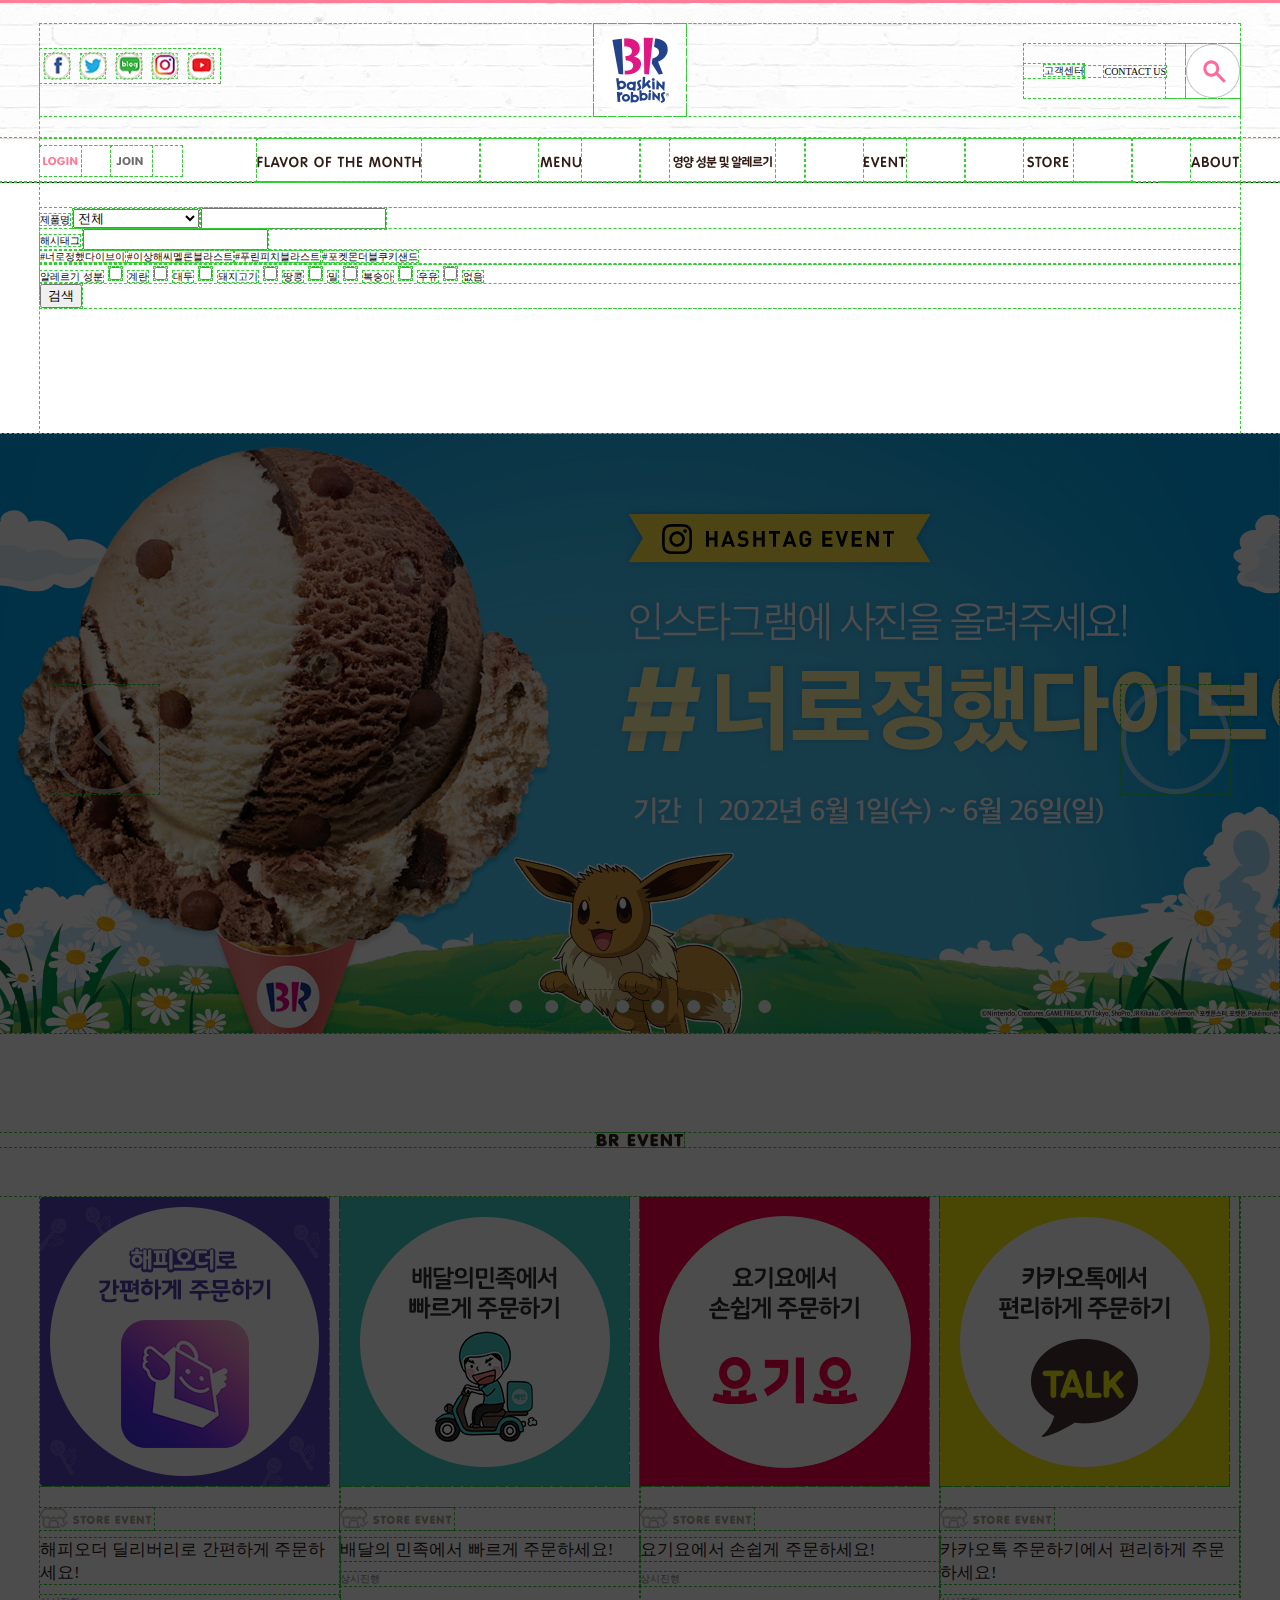
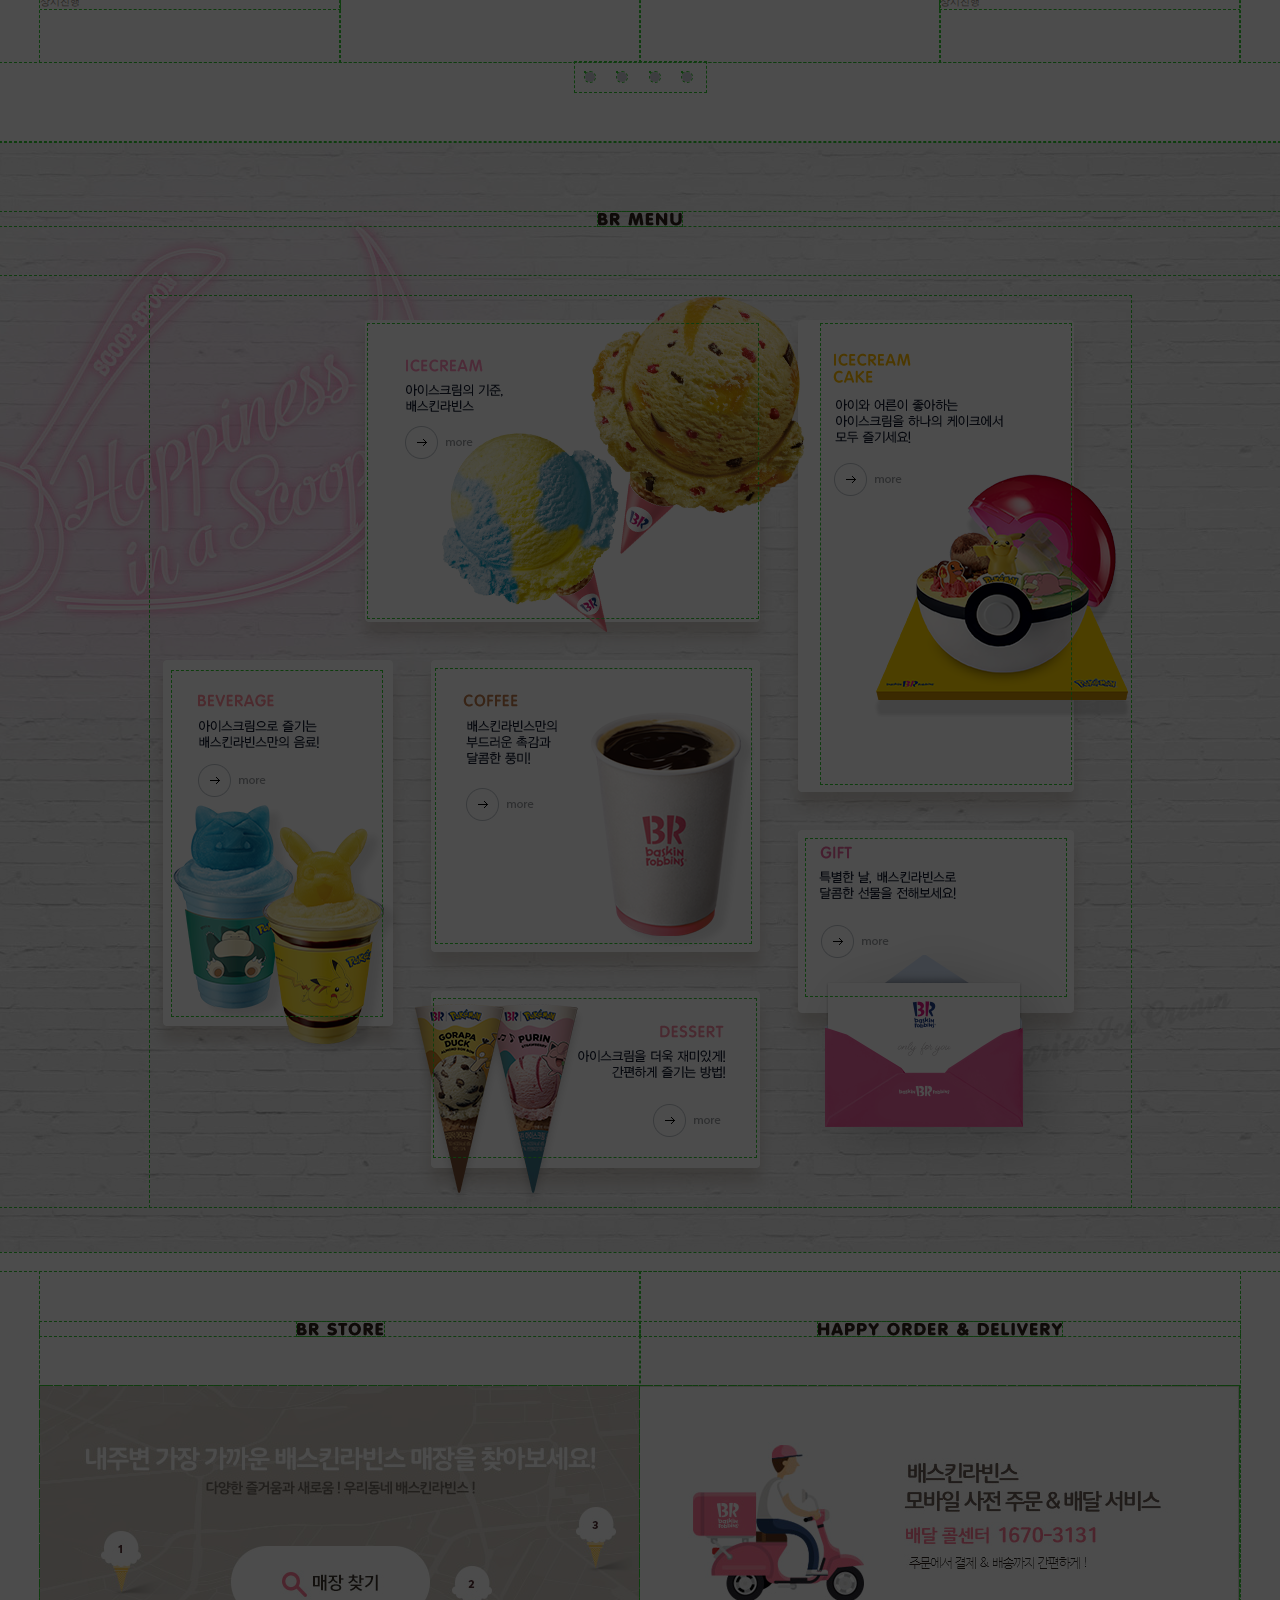
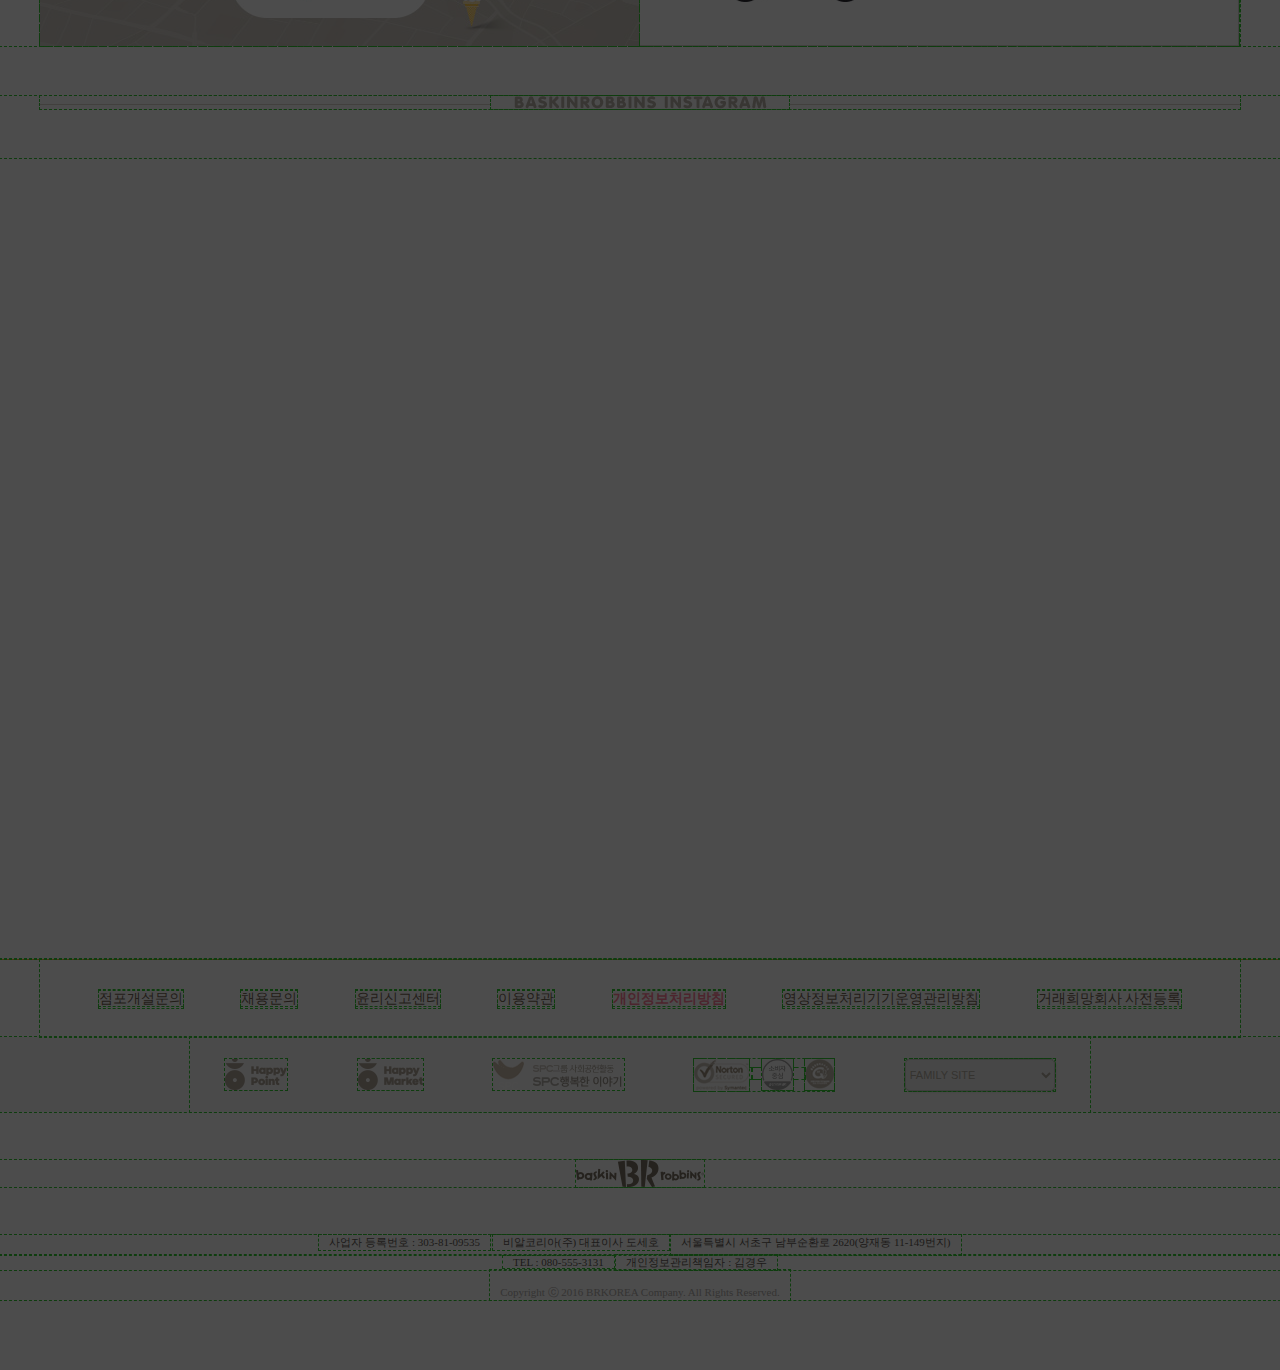
==== index.html @ 324c7edf "0609" ====
<!DOCTYPE html>
<html lang="ko">

<head>
    <meta charset="UTF-8">
    <meta name="viewport" content="width=device-width, initial-scale=1.0">
    <title>배스킨라빈스🍧</title>
    <link rel="shortcut icon" sizes="16x16 32x32 64x64" href="./images/favicon.ico">


    <link rel="stylesheet" href="css/main.css">
    <script src="js/common.js"></script>
</head>

<body>
    <!-- 1. 상단영역 : header-->
    <div id="top">
        <header class="ibx top">
            <div class="top_area">
                <!-- 1-1. 로고이미지 -->
                <h1 id="logo">
                    <a href="index.html">
                        <img src="images/logo_baskinrobbins.png" alt="배스킨라빈스로고">
                    </a>
                </h1>
                <!-- 1-2. SNS : 스프라이츠 이용?-->
                <aside id="sns">
                    <ul class="clb sns">
                        <li>
                            <a href="https://www.facebook.com/baskinrobbinskr/" title="페이스북 바로가기" target="_blank">
                                <!-- 스크린 리더기가 읽을 수 있도록 설정 -->
                                <span class="ir">
                                    페이스북 바로가기
                                </span>
                            </a>
                        </li>
                        <li>
                            <a href="https://twitter.com/BaskinrobbinsKR" title="트위터 바로가기" target="_blank">
                                <span class="ir">
                                    트위터 바로가기
                                </span>
                            </a>
                        </li>
                        <li>
                            <a href="https://blog.naver.com/brgirl31" title="블로그 바로가기" target="_blank">
                                <span class="ir">
                                    블로그 바로가기
                                </span>
                            </a>
                        </li>
                        <li>
                            <a href="https://www.instagram.com/baskinrobbinskorea/" title="인스타그램 바로가기" target="_blank">
                                <span class="ir">
                                    인스타그램 바로가기
                                </span>
                            </a>
                        </li>
                        <li>
                            <a href="https://www.youtube.com/user/baskinrobbinskorea" title="유튜브 바로가기" target="_blank">
                                <span class="ir">
                                    유튜브 바로가기
                                </span>
                            </a>
                        </li>
                    </ul>
                </aside>
                <!-- 1-4. 고객센터메뉴 -->
                <!-- 1-5. 검색창 버튼 -->
                <aside class="tmenu">
                    <ul>
                        <li>
                            <a href="#">고객센터</a>
                        </li>
                        <li>
                            <a href="#">CONTACT US</a>
                        </li>
                        <li>
                            <a href="#" onclick="search()">
                                <img src="./images/icon_search.png" alt="검색버튼">
                            </a>
                        </li>
                    </ul>
                </aside>
            </div>

            <!---------  GNB 영역 ----------->
            <div id="gnb">
                <div class="menu_area">
                    <!-- 1-3. 로그인메뉴 : 로그인, 회원가입 -->
                    <nav>
                        <ul class="member">
                            <li>
                                <a href="#">
                                    <span class="ir">
                                        로그인
                                    </span>
                                </a>
                            </li>
                            <li>
                                <a href="#">
                                    <span class="ir">
                                        회원가입
                                    </span>
                                </a>
                            </li>
                        </ul>
                    </nav>

                    <!-- 1-6. GNB메뉴 -->
                    <nav>
                        <ul class="menu">
                            <li>
                                <div class="gibx">
                                    <a href="#">
                                        <span class="ir">FLAVOR OF MONTH</span>
                                    </a>
                                </div>

                                <!-- 서브메뉴 : 이달의 메뉴 이미지  -->
                                <div class="smenu">
                                    <div>
                                        <a href="#"><img src="./images/img_monthly_fom_220531.png" alt="너로정했다이브이">
                                        </a>
                                    </div>
                                </div>

                            </li>
                            <li>
                                <div class="gibx">
                                    <a href="#">
                                        <span class="ir">MENU</span>
                                    </a>
                                </div>

                                <!-- 서브메뉴 -->
                                <div class="smenu">
                                    <ol>
                                        <li>
                                            <a href="#">아이스크림
                                            </a>
                                        </li>
                                        <li>
                                            <a href="#">아이스크림케이크
                                            </a>
                                        </li>
                                        <li>
                                            <a href="#">음료
                                            </a>
                                        </li>
                                        <li>
                                            <a href="#">커피
                                            </a>
                                        </li>
                                        <li>
                                            <a href="#">디저트
                                            </a>
                                        </li>
                                    </ol>
                                </div>

                            </li>
                            <li>
                                <div class="gibx">
                                    <a href="#">
                                        <span class="ir">영양성분 및 알레르기</span>
                                    </a>
                                </div>

                                <!-- 서브메뉴 -->
                                <div class="smenu">
                                    <ol>
                                        <li>
                                            <a href="#">아이스크림
                                            </a>
                                        </li>
                                        <li>
                                            <a href="#">음료
                                            </a>
                                        </li>
                                        <li>
                                            <a href="#">커피
                                            </a>
                                        </li>
                                    </ol>
                                </div>

                            </li>
                            <li>
                                <div class="gibx">
                                    <a href="#">
                                        <span class="ir">EVENT</span>
                                    </a>
                                </div>

                                <!-- 서브메뉴 -->
                                <div class="smenu">
                                    <ol>
                                        <li>
                                            <a href="#">진행중인이벤트
                                            </a>
                                        </li>
                                        <li>
                                            <a href="#">당첨자발표
                                            </a>
                                        </li>
                                    </ol>
                                </div>

                            </li>
                            <li>
                                <div class="gibx">
                                    <a href="#">
                                        <span class="ir">STORE</span>
                                    </a>
                                </div>

                                <!-- 서브메뉴 -->
                                <div class="smenu">
                                    <ol>
                                        <li>
                                            <a href="#">매장찾기
                                            </a>
                                        </li>
                                        <li>
                                            <a href="#">고객센터
                                            </a>
                                        </li>
                                        <li>
                                            <a href="#">단체주문
                                            </a>
                                        </li>
                                    </ol>
                                </div>

                            </li>
                            <li>
                                <div class="gibx">
                                    <a href="#">
                                        <span class="ir">ABOUT</span>
                                    </a>
                                </div>

                                <!-- 서브메뉴 -->
                                <div class="smenu last">
                                    <ol>
                                        <li>
                                            <a href="#">공지사항
                                            </a>
                                        </li>
                                        <li>
                                            <a href="#">보도자료
                                            </a>
                                        </li>
                                        <li>
                                            <a href="#">채용정보
                                            </a>
                                        </li>
                                        <li>
                                            <a href="#">점포개설문의
                                            </a>
                                        </li>
                                        <li>
                                            <a href="#">CONTACT US
                                            </a>
                                        </li>
                                    </ol>
                                </div>

                            </li>
                            <!-- GNB 하단 레이어 -->
                            <div class="gnb_layer">
                                <div class="gnb_bg"></div>
                            </div>
                        </ul>
                    </nav>
                </div>
            </div>
        </header>
    </div>
    <!---------- 검색창 ---------------------------->
    <div id="search">
        <div class="search">
            <div class="search_bx">
                <div class="s_input">
                    <form action="process.php" method="post" class="searchBox">
                        <div>
                            <label for="pname" class="pname">제품명</label>
                            <select name="psel" id="psel">
                                <option value="init">전체</option>
                                <option value="A">아이스크림</option>
                                <option value="B">아이스크림케이크</option>
                                <option value="C">음료</option>
                                <option value="D">커피</option>
                                <option value="E">디저트</option>
                                <option value="F">block pack</option>
                                <option value="G">ready pack</option>
                            </select>
                            <input type="text" name="pname" id="pname" maxlength="20">
                            <div>
                                <label for="hashtag" class="hashtag">해시태그</label>
                                <input type="text" name="hashtag" id="hashtag">
                                <div>
                                    <span>
                                        <a href="#">#너로정했다이브이</a>
                                        <a href="#">#이상해씨멜론블라스트</a>
                                        <a href="#">#푸린피치블라스트</a>
                                        <a href="#">#포켓몬더블쿠키샌드</a>
                                    </span>
                                </div>
                            </div>
                        </div>
                        <div>
                            <span>알레르기 성분</span>
                            <input type="checkbox" name="egg" id="egg">
                            <label for="egg" class="al">계란</label>

                            <input type="checkbox" name="bean" id="bean">
                            <label for="bean" class="al">대두</label>

                            <input type="checkbox" name="pork" id="pork">
                            <label for="pork" class="al">돼지고기</label>

                            <input type="checkbox" name="peanut" id="peanut">
                            <label for="peanut" class="al">땅콩</label>

                            <input type="checkbox" name="wheat" id="wheat">
                            <label for="wheat" class="al">밀</label>

                            <input type="checkbox" name="peach" id="peach">
                            <label for="peach" class="al">복숭아</label>

                            <input type="checkbox" name="milk" id="milk">
                            <label for="milk" class="al">우유</label>

                            <input type="checkbox" name="none" id="none">
                            <label for="none" class="al">없음</label>
                            
                            <div class="sbtn">
                                <button type="submit">검색</button>
                            </div>
                        </div>
                        
                        


                    </form>
                </div>
            </div>
        </div>
    </div>
    <!----------------------------------------------->

    <!--  메인영역 : main -->
    <div id="cont">
        <main class="ibx cont">
            <!-- 2. 상단 배너 영역 -->
            <div>
                <!-- 2-1. 상단 띠배너 -->
                <div id="main_banner">
                    <a href="#">
                        <span class="ir">상단띠배너 - 이달의 맛</span>
                    </a>
                </div>
                <!-- 2-2. 슬라이드배너(빌보드배너) -->
                <div id="slide_banner">
                    <!-- 2-2. 슬라이드 배너 이미지 -->
                    <ul class="slide_banner">
                        <li>
                            <a href="#">
                                <span class="ir">1번째 배너</span>
                            </a>
                        </li>
                        <li>
                            <a href="#">
                                <span class="ir">2번째 배너</span>
                            </a>
                        </li>
                        <li>
                            <a href="#">
                                <span class="ir">3번째 배너</span>
                            </a>
                        </li>
                        <li>
                            <a href="#">
                                <span class="ir">4번째 배너</span>
                            </a>
                        </li>
                        <li>
                            <a href="#">
                                <span class="ir">5번째 배너</span>
                            </a>
                        </li>
                        <li>
                            <a href="#">
                                <span class="ir">6번째 배너</span>
                            </a>
                        </li>
                        <li>
                            <a href="#">
                                <span class="ir">7번째 배너</span>
                            </a>
                        </li>
                        <li>
                            <a href="#">
                                <span class="ir">8번째 배너</span>
                            </a>
                        </li>
                    </ul>

                    <!-- 2-3. 좌/우 버튼 -->
                    <div class="btns">
                        <!-- 이전 버튼 -->
                        <a href="#">
                            <img src="./images/btn_banner_prev.png" alt="이전 버튼">
                        </a>
                        <!-- 이후 버튼 -->
                        <a href="#">
                            <img src="./images/btn_banner_next.png" alt="이후 버튼">
                        </a>
                    </div>

                    <!-- 2-4. 하단 인디케이터 -->
                    <div class="indi">
                        <a href="#">
                            <span class="ir">1번 인디케이터</span>
                        </a>
                        <a href="#">
                            <span class="ir">2번 인디케이터</span>
                        </a>
                        <a href="#">
                            <span class="ir">3번 인디케이터</span>
                        </a>
                        <a href="#">
                            <span class="ir">4번 인디케이터</span>
                        </a>
                        <a href="#">
                            <span class="ir">5번 인디케이터</span>
                        </a>
                        <a href="#">
                            <span class="ir">6번 인디케이터</span>
                        </a>
                        <a href="#">
                            <span class="ir">7번 인디케이터</span>
                        </a>
                        <a href="#">
                            <span class="ir">8번 인디케이터</span>
                        </a>

                    </div>

                </div>
            </div>

            <!-- 3. 이벤트 컨텐츠 -->
            <article class="event">
                <!-- 3-1. 이벤트 타이틀 -->
                <h2>
                    <img src="./images/h_event.png" alt="이벤트">
                </h2>

                <!-- 3-2,3-3. 이벤트 이미지,내용 -->
                <div class="event_list">
                    <ul class="clb">
                        <div class="list">
                            <!-- 1번째 버튼 -->
                            <li>
                                <a href="#">
                                    <img src="./images/banner_delivery.png" alt="해피오더">
                                    <span class="type">
                                        <img src="./images/stit_store.gif" alt="store event">
                                    </span>
                                    <span class="title">해피오더 딜리버리로 간편하게 주문하세요!</span>
                                    <span class="period">상시진행</span>
                                </a>
                            </li>
                            <li>
                                <a href="#">
                                    <img src="./images/banner_delivery_bm.png" alt="배달의민족">
                                    <span class="type">
                                        <img src="./images/stit_store.gif" alt="store event">
                                    </span>
                                    <span class="title">배달의 민족에서 빠르게 주문하세요!</span>
                                    <span class="period">상시진행</span>
                                </a>
                            </li>
                            <li>
                                <a href="#">
                                    <img src="./images/banner_delivery_ygy.png" alt="요기요">
                                    <span class="type">
                                        <img src="./images/stit_store.gif" alt="store event">
                                    </span>
                                    <span class="title">요기요에서 손쉽게 주문하세요!</span>
                                    <span class="period">상시진행</span>
                                </a>
                            </li>
                            <li>
                                <a href="#">
                                    <img src="images/banner_delivery_kakao.png" alt="카카오톡">
                                    <span class="type">
                                        <img src="./images/stit_store.gif" alt="store event">
                                    </span>
                                    <span class="title">카카오톡 주문하기에서 편리하게 주문하세요!</span>
                                    <span class="period">상시진행</span>
                                </a>
                            </li>

                            <!-- 2번째 버튼 -->
                            <li>
                                <a href="#">
                                    <img src="images/banner2_1.png" alt="제주빙수3종">
                                    <span class="type">
                                        <img src="./images/stit_store.gif" alt="store event">
                                    </span>
                                    <span class="title">배스킨라빈스 제주 빙수 3종 출시!</span>
                                    <span class="period">상시진행</span>
                                </a>
                            </li>
                            <li>
                                <a href="#">
                                    <img src="images/banner2_2.png" alt="기아멤버스할인">
                                    <span class="type">
                                        <img src="./images/stit_store.gif" alt="store event">
                                    </span>
                                    <span class="title">기아 멤버스 최대 50% 제휴 혜택</span>
                                    <span class="period">상시진행</span>
                                </a>
                            </li>
                            <li>
                                <a href="#">
                                    <img src="images/banner2_3.png" alt="제휴혜택">
                                    <span class="type">
                                        <img src="./images/stit_online.gif" alt="store event">
                                    </span>
                                    <span class="title">2022 배스킨라빈스 특별한 제휴혜택</span>
                                    <span class="period">상시진행</span>
                                </a>
                            </li>
                            <li>
                                <a href="#">
                                    <img src="images/banner2_4.png" alt="콜드브루오트라떼">
                                    <span class="type">
                                        <img src="./images/stit_online.gif" alt="store event">
                                    </span>
                                    <span class="title">고소한 오트밀크와 깔끔한 콜드브루의 만남, 콜드브루 오트라떼 출시</span>
                                    <span class="period">상시진행</span>
                                </a>
                            </li>

                            <!-- 3번째 버튼 -->
                            <li>
                                <a href="#">
                                    <img src="./images/banner3_1.png" alt="KT할인">
                                    <span class="type">
                                        <img src="./images/stit_store.gif" alt="store event">
                                    </span>
                                    <span class="title">KT 멤버십 고객이라면 누구나 파인트 30% 할인!</span>
                                    <span class="period">상시진행</span>
                                </a>
                            </li>
                            <li>
                                <a href="#">
                                    <img src="./images/banner3_2.png" alt="Mpoint 50%사용">
                                    <span class="type">
                                        <img src="./images/stit_store.gif" alt="store event">
                                    </span>
                                    <span class="title">현대카드 M포인트 50% 사용</span>
                                    <span class="period">상시진행</span>
                                </a>
                            </li>
                            <li>
                                <a href="#">
                                    <img src="images/banner3_3.png" alt="배스킨라빈체">
                                    <span class="type">
                                        <img src="./images/stit_store.gif" alt="store event">
                                    </span>
                                    <span class="title">2018 한글날 기념 무료 글꼴 공개! 배스킨라빈스체</span>
                                    <span class="period">상시진행</span>
                                </a>
                            </li>
                            <li>
                                <a href="#">
                                    <img src="./images/banner3_4.png" alt="텀블러할인">
                                    <span class="type">
                                        <img src="./images/stit_online.gif" alt="store event">
                                    </span>
                                    <span class="title">1회용 컵 사용 줄이기 안내</span>
                                    <span class="period">상시진행</span>
                                </a>
                            </li>


                            <!-- 4번째 버튼 -->
                            <li>
                                <a href="#">
                                    <img src="./images/banner4.png" alt="BEST 칭찬 점포">
                                    <span class="type">
                                        <img src="./images/stit_store.gif" alt="store event">
                                    </span>
                                    <span class="title">2022년 1분기 고객 BEST 칭찬점포 안내</span>
                                    <span class="period"></span>
                                </a>
                            </li>

                        </div>
                    </ul>
                </div>

                <!-- 3-4. 인디케이터 -->
                <div class="e_indi">
                    <a href="#none">
                        <span class="ir">1번</span>
                    </a>
                    <a href="#none">
                        <span class="ir">2번</span>
                    </a>
                    <a href="#none">
                        <span class="ir">3번</span>
                    </a>
                    <a href="#none">
                        <span class="ir">4번</span>
                    </a>
                </div>
            </article>

            <!-- 3-5. 메뉴컨텐츠 : 메뉴이동 영역 -->
            <article class="menu_ct">
                <!-- 타이틀 -->

                <h2>
                    <img src="./images/h_menu.png" alt="메뉴타이틀">
                </h2>

                <!-- 이미지 영역 -->
                <div class="m_img">
                    <div class="mbx">
                        <img src="./images/img_menu_list_220429.png" alt="메뉴리스트 이미지">
                        <a href="#" class="icecream"></a>
                        <a href="#" class="cake"></a>
                        <a href="#" class="beverage"></a>
                        <a href="#" class="coffee"></a>
                        <a href="#" class="gift"></a>
                        <a href="#" class="dessert"></a>
                    </div>
                </div>

            </article>

            <!-- 스토어 & 딜리버리 영역 -->
            <article id="str_dv">
                <div class="clb str_dv">
                    <section class="store">
                        <h2>
                            <img src="./images/h_store.png" alt="스토어 타이틀">
                        </h2>
                        <div class="sd_img">
                            <a href="#">
                                <img src="./images/img_store.jpg" alt="매장찾기">
                            </a>
                        </div>
                    </section>
                    <section class="delievery">
                        <h2>
                            <img src="./images/h_happyorder_delivery.png" alt="해피오더딜리버리 타이틀">
                        </h2>
                        <div class="sd_img">
                            <a href="#">
                                <img src="./images/img_happyorder_delivery.png" alt="해피오더딜리버리 타이틀">
                            </a>
                        </div>
                    </section>
                </div>
            </article>

            <!-- 인스타그램 -->
            <article class="insta">
                <!-- 3-8. 타이틀 영역 -->
                <div class="itit">
                    <h2>
                        <img src="./images/tit_sns.png" alt="배스킨라빈스 인스타그램">
                    </h2>
                </div>
                <div class="ict">

                </div>

            </article>
        </main>
    </div>

    <!-- 4. 하단영역 : footer -->
    <div id="info">
        <footer class="ibx info">

            <!-- 4-1. 하단메뉴 -->
            <div class="fmenu">
                <ul>
                    <li>
                        <a href="#">점포개설문의</a>
                    </li>
                    <li>
                        <a href="#">채용문의</a>
                    </li>
                    <li>
                        <a href="#">윤리신고센터</a>
                    </li>
                    <li>
                        <a href="#">이용약관</a>
                    </li>
                    <li>
                        <a href="#">개인정보처리방침</a>
                    </li>
                    <li>
                        <a href="#">영상정보처리기기운영관리방침</a>
                    </li>
                    <li>
                        <a href="#">거래희망회사 사전등록</a>
                    </li>

                </ul>
            </div>

            <!-- 4-2. 브랜드 아이콘 -->
            <div class="bicon">
                <div class="bicon_bx">
                    <a
                        href="https://www.happypointcard.com/page/main/index.spc;jsessionid=FCBB1181C146A71AD1192E5239694E1F">
                        <img src="./images/btn_happypoint.png" alt="해피포인트">
                    </a>
                    <a href="http://m.celectory.com/mobile/gift/recommend?">
                        <img src="./images/btn_happymarket.png" alt="해피마켓">
                    </a>
                    <a href="http://www.spc.co.kr/contributionAll">
                        <img src="./images/btn_spc_story.png" alt="SPC이야기">
                    </a>
                    <div class="micon">
                        <a href="#">
                            <img src="./images/btn_norton.gif" alt="노튼">
                        </a>
                        <a href="https://www.kca.go.kr/ccm/">
                            <img src="./images/btn_ccm_2.png" alt="한국소비자원" id="ccm">
                        </a>
                        <a href="https://knqa.ksa.or.kr/knqa/2276/subview.do">
                            <img src="./images/btn_ksa.png" alt="국가품질">
                        </a>
                    </div>
                    <!-- 4-5. 패밀리사이트 바로가기 -->
                    <div class="sel">
                        <select name="Family Site" id="fs" onchange="window.open(value,'_blank');">
                            <option selected="" disabled="">FAMILY SITE</option>

                            <option value="http://www.dunkindonuts.co.kr/">던킨도너츠</option>

                            <option value="https://www.paris.co.kr/">파리바게트</option>

                            <option value="https://spcsamlip.co.kr/">삼립</option>

                            <option value="https://www.caffe-pascucci.co.kr/index.asp">파스쿠찌</option>
                        </select>
                    </div>
                </div>
            </div>

            <!-- 4-3. 하단 로고 -->
            <div class="f_logo">
                <img src="./images/footer_logo.png" alt="로고">
            </div>

            <!-- 4-4. 하단 주소정보 -->
            <div class="addr">
                    <div>
                        <p>사업자 등록번호 : 303-81-09535</p>
                        <p>비알코리아(주) 대표이사 도세호</p>
                          <address>
                              서울특별시 서초구 남부순환로 2620(양재동 11-149번지)
                        </address>
                    </div>
                    <div>
                        <p>TEL : 080-555-3131 </p>
                        <p>개인정보관리책임자 : 김경우</p>
                    </div>
                    <p>Copyright ⓒ 2016 BRKOREA Company. All Rights Reserved.</p>
                
            </div>
        </footer>
    </div>
</body>

</html>
---- css/main.css ----
@charset "utf-8";

/* 2. 메인영역 CSS */

@import url(core.css);
@import url(common.css);
@import url(reset.css);

body *{
    outline: 1px dashed limegreen;
}

.cont{
     /* 화면채움! */
     width: auto;

     /* 높이값 변경 - 상단영역 겹치므로 뺄필요없음 */
     /* height: 100vh; */
     box-sizing: border-box;
}

/************* 상단 배너 영역 시작 **************************/
/* 2-1. 상단 띠배너 : #main_banner */
#main_banner {
    width: 100%;
    margin-bottom: 3px;
}
#main_banner a{
    display: block;
    /* 색이반고윙/크  */
    background: lemonchiffon url(../images/main_banner_june.jpg) no-repeat 50% 0;
    height: 150px;
}

/* 2-2. 슬라이드 배너 : #slide_banner */
#slide_banner{
    position: relative;
    /* 자식 : .slide_banner li(배너이미지), .btns(좌/우버튼) */
    width: 100%;
    height: 697px;
    overflow: hidden;
    
}
.slide_banner li{
    position: absolute;
    /* 부모 : #slide_banner */
    top: 0;
    left:100%;
    width: 100%;
    height: 697px;
    background-position: 50% 0;
    background-repeat: no-repeat;
    

}
/* 1번째 배너 */
.slide_banner li:nth-child(1){
    background-image: url(../images/slide_banner1.jpg);
    background-color: #00A2EA;
    left: 0;
}
/* 2번째 배너 */
.slide_banner li:nth-child(2){
    background-image: url(../images/slide_banner2.png);
    background-color: #1AA1D5;
}
/* 3번째 배너 */
.slide_banner li:nth-child(3){
    background-image: url(../images/slide_banner3.png);
    background-color: #FED5BB;
    
}
/* 4번째 배너 */
.slide_banner li:nth-child(4){
    background-image: url(../images/slide_banner4.png);
    background-color: #F6F8F8;
}
/* 5번째 배너 */
.slide_banner li:nth-child(5){
    background-image: url(../images/slide_banner5.png);
    background-color: #ffe103;
}
/* 6번째 배너 */
.slide_banner li:nth-child(6){
    background-image: url(../images/slide_banner6.png);
    background-color: #fb637e;
}
/* 7번째 배너 */
.slide_banner li:nth-child(7){
    background-image: url(../images/slide_banner7.png);
    background-color: #dbeffb;
    
}
/* 8번째 배너 */
.slide_banner li:nth-child(8){
    background-image: url(../images/slide_banner8.png);
    background-color: #5eb640;

}

@keyframes slideAni {

    
}


/* 부모 li 만큼 꽉차게 만듦 */
.slide_banner a{
    display: block;
    width: 100%;
    height: 100%;
}

/******* 2-3. 좌/우버튼 ********/
.btns a{
    position: absolute;
    /* 부모 : #slide_banner */
    top: 50%;
}
.btns a:first-child{
    left: 50px;
}
.btns a:last-child{
    right: 50px;
}

/******** 2-4. 하단 인디케이터 ********/
.indi{
    position: absolute;
    /* 부모 : #slide_banner */
    bottom: 10px;
    left: 50%;
    /* width: 300px; */
    /* height: 35px; */
    transform: translateX(-50%);
}
.indi a{
    display: inline-block;
    width: 13px;
    height: 13px;
    border-radius: 50%;
    background-color: whitesmoke;
    margin: 10px;
    transition: background-color .2s, scale .2s;
}

.indi a:hover{
    transform: scale(1.1);
    background-color: black;
}

/********************** 상단 배너 영역 끝 **********************/
/* 이벤트,메뉴,스토어딜리버리 타이틀 공통 */
article h2{
    text-align: center;
    margin: 50px 0;
}

/******** 이벤트 컨텐츠 ********/
.event{
    /* height: 800px; */
    /* -> 이벤트 이미지 조절 후 설정 */
    padding: 50px 0;
}
/* 3-1. 이벤트 타이틀 */
/* .event h2{
    text-align: center;
    margin: 50px 0;
} */

/* 3-2,3-3. 이벤트 이미지, 내용 영역 */
.event_list{
   
}
.event_list ul{
    position: relative;
    width: 1200px;
    height: 465px;
    margin: 0 auto;
    overflow: hidden;
}
.event_list .list{
    position: absolute;
    top: 0;
    left: 0;
    width: 400%;
}
.event_list li{
    float:left;
    width: 300px;
    height: 465px;
    box-sizing: border-box;
}


/* 3-3. 이벤트 내용 */
.event_list span{
    display: block;
}
.event_list .type{
    margin: 22px 0 8px 0;
}
.event_list .title{
    color: #2f231c;
    font-size: 17px;
    line-height: 23px;
}
.event_list .period{
    margin: 11px 0;
    font-weight: 300;
    color: #948780;
}

/* 3-4. 이벤트 인디케이터 */
.e_indi{
    width: 131px;
    /* height: 35px; */
    margin: 0 auto;
}
.e_indi a{
    display: inline-block;
    width: 10px;
    height: 10px;
    border-radius: 50%;
    background-color: #cdccd5;
    margin: 10px;
    transition: background-color .2s, scale .2s;
}

.e_indi a:hover{
    transform: scale(1.2);
    background-color: black;
}

.event_list a>img{
    /* 속시이지 */
    transition: transform .2s ease-out ;
}

/* 이벤트 이미지 마우스 오버 */
.event_list a>img:hover{
    transform: rotate(5deg);
    animation: eventAni .4s ease-in-out .2s infinite alternate;
}

@keyframes eventAni {
    0%{
        transform: rotate(5deg);
    }
    100%{
        transform: rotate(-5deg);
    }
}

/****** 3-4. 메뉴 컨텐츠 : .menu_ct ********/

.menu_ct{
    height: 1070px;
    background: url(../images/bg_menu.jpg) no-repeat 50% 0;
    padding: 20px 0;
}
/* 메뉴 컨텐츠 타이틀  */
/* .menu_ct h2{
    text-align: center;
    margin-bottom: 70px;
} */

/* 메뉴 컨텐츠 이미지 */
.m_img{
    padding-top: 20px;
}
.m_img .mbx{
    position: relative;
    /* 자식 : a태그들 */
    width: 981px;
    height: 911px;
    margin: 0 auto;
}


/* 메뉴 컨텐츠 클릭 영역 */
.menu_ct .m_img a{
    position: absolute;
    /* 부모 : .mbx */
}

.m_img .icecream{
    top: 28px;
    left: 218px;
    width: 390px;
    height: 294px;
}

.m_img .cake{
    top: 28px;
    right: 60px;
    width: 250px;
    height: 460px;
}
.m_img .beverage{
    top: 375px;
    left: 22px;
    width: 210px;
    height: 345px;
}
.m_img .coffee{
    top: 373px;
    left: 286px;
    width: 315px;
    height: 274px;
}
.m_img .gift{
    bottom: 211px;
    right: 65px;
    width: 260px;
    height: 157px;
}
.m_img .dessert{
    bottom: 50px;
    left: 284px;
    width: 322px;
    height: 158px;
}
.m_img a:hover{
   
}

/****** 매장 & 배달 컨텐츠 영역 *******/
#str_dv{
    margin-top: 20px;
    margin-bottom: 50px;
}
.str_dv{
    width: 1200px;
    margin: 0 auto;
}

/* 3-6. 타이틀 영역 */
/* .str_dv h2{
    text-align: center;
    margin: 50px 0;
} */

/*3-7. 스토어 배달 영역 */
.str_dv section{
    width: 50%;
    float: left;
}

/********** 인스타그램 영역 ***************/
/* 3-8. 타이틀 영역 */

.insta .itit{
    position: relative;
    width: 1200px;
    margin: 0 auto;
}

.insta h2::before{
    content: '';
    display: block;
    position: absolute;
    top: 8px;
    left: 0;
    width: 100%;
    height: 1px;
    background: #dcd7d1;
    z-index: -1;
}

.insta .ict{
    height: 800px;
}
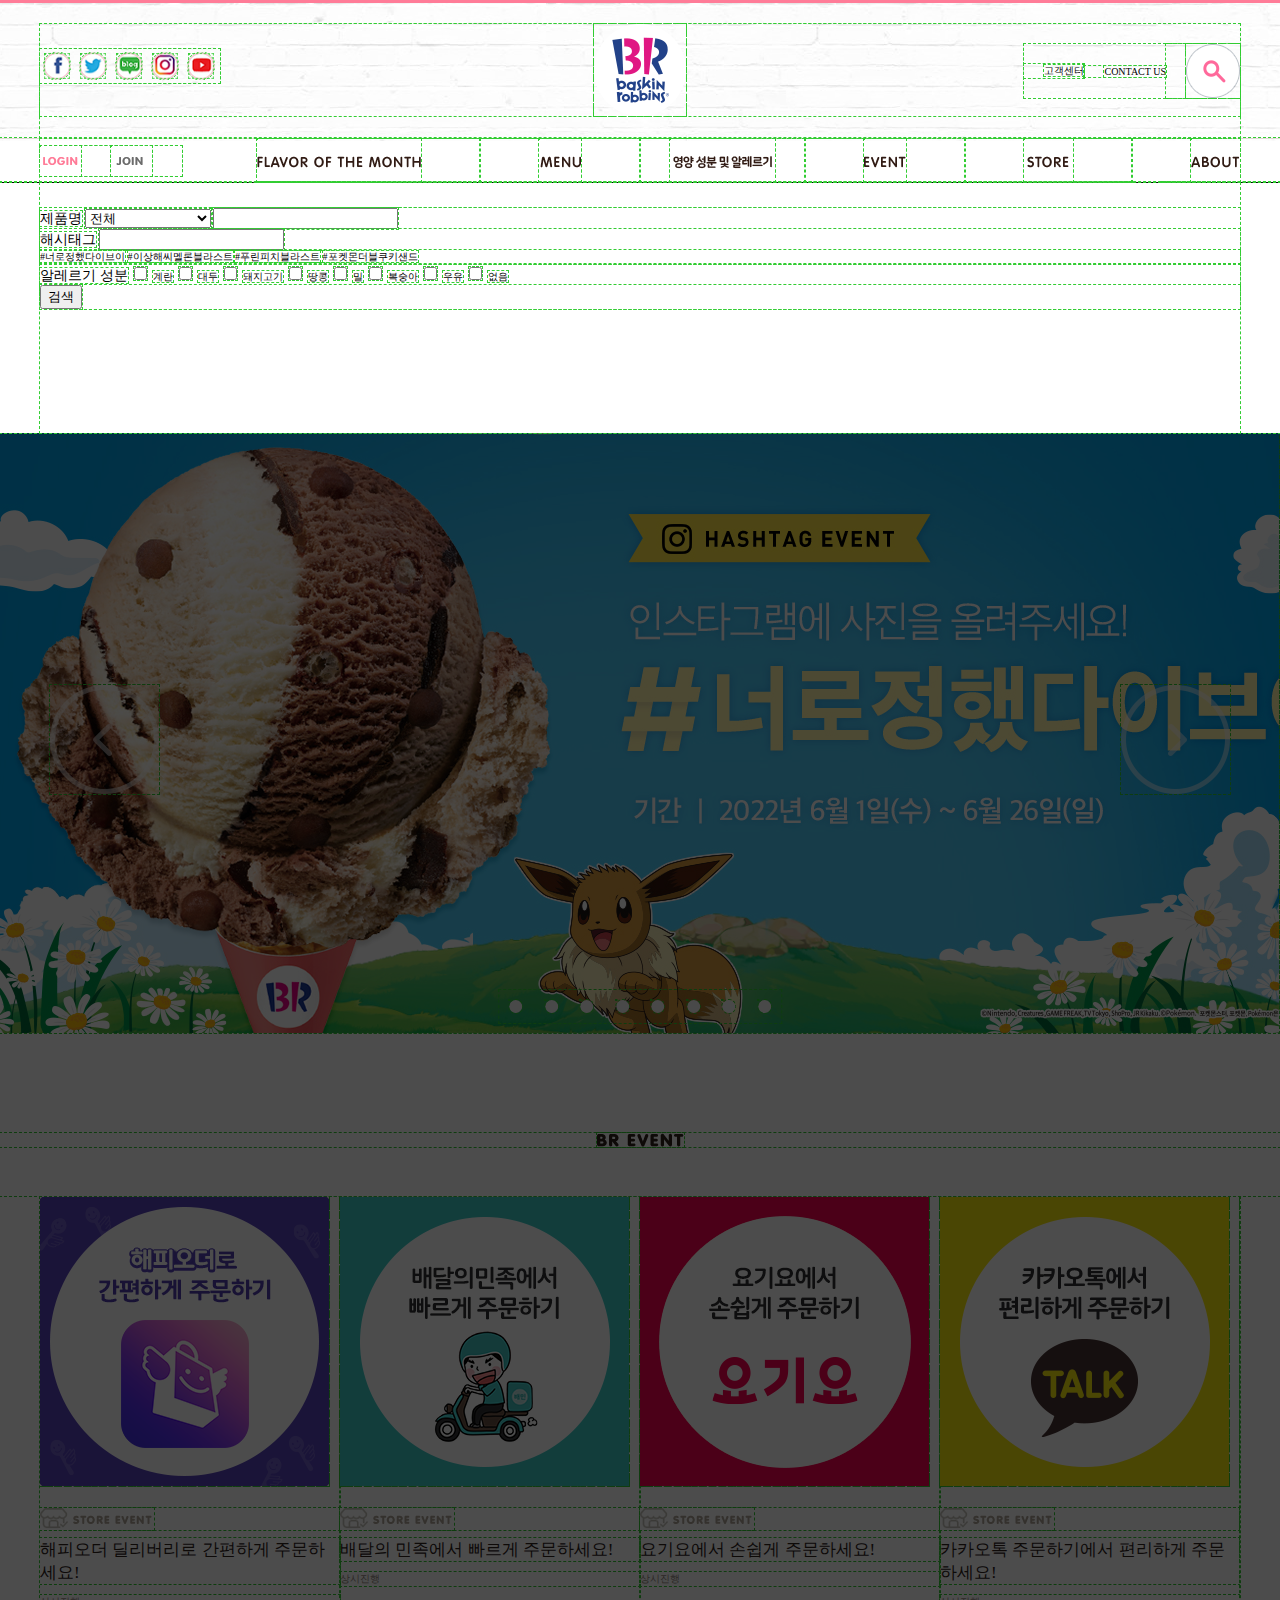
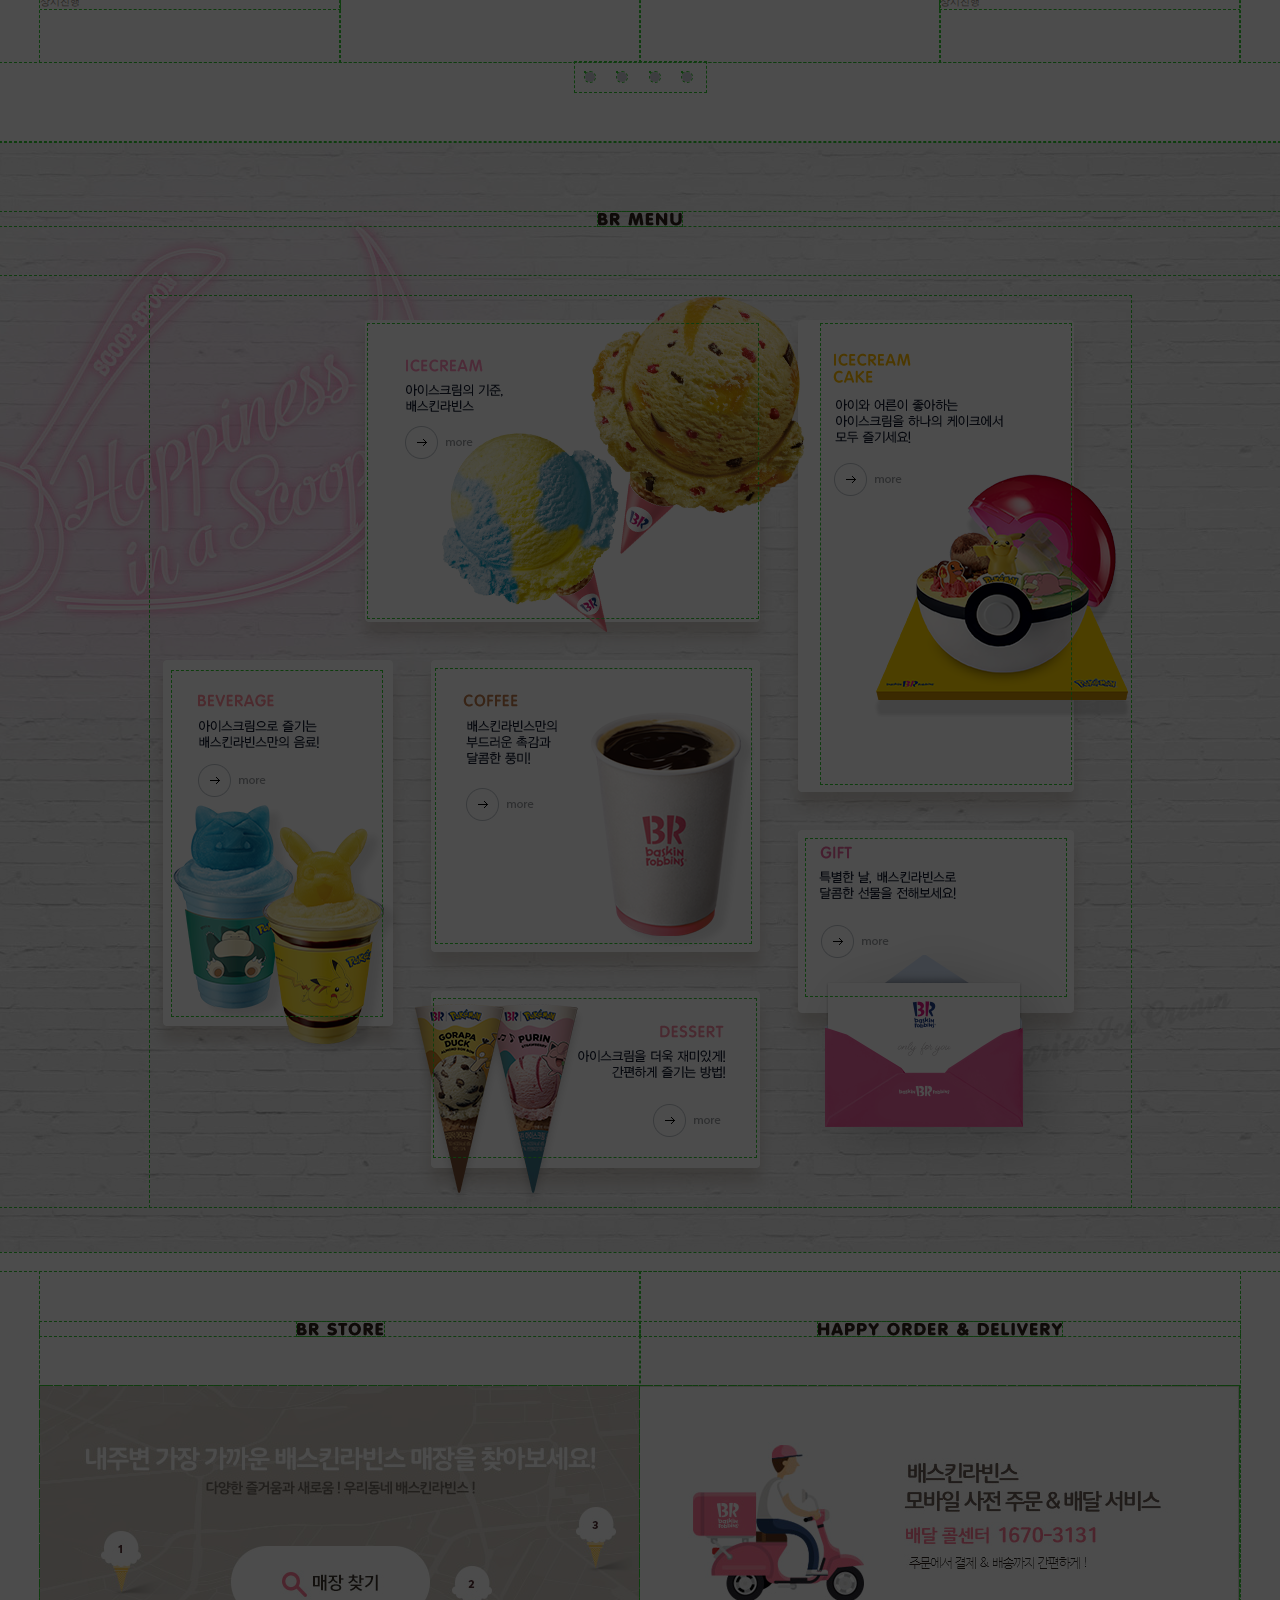
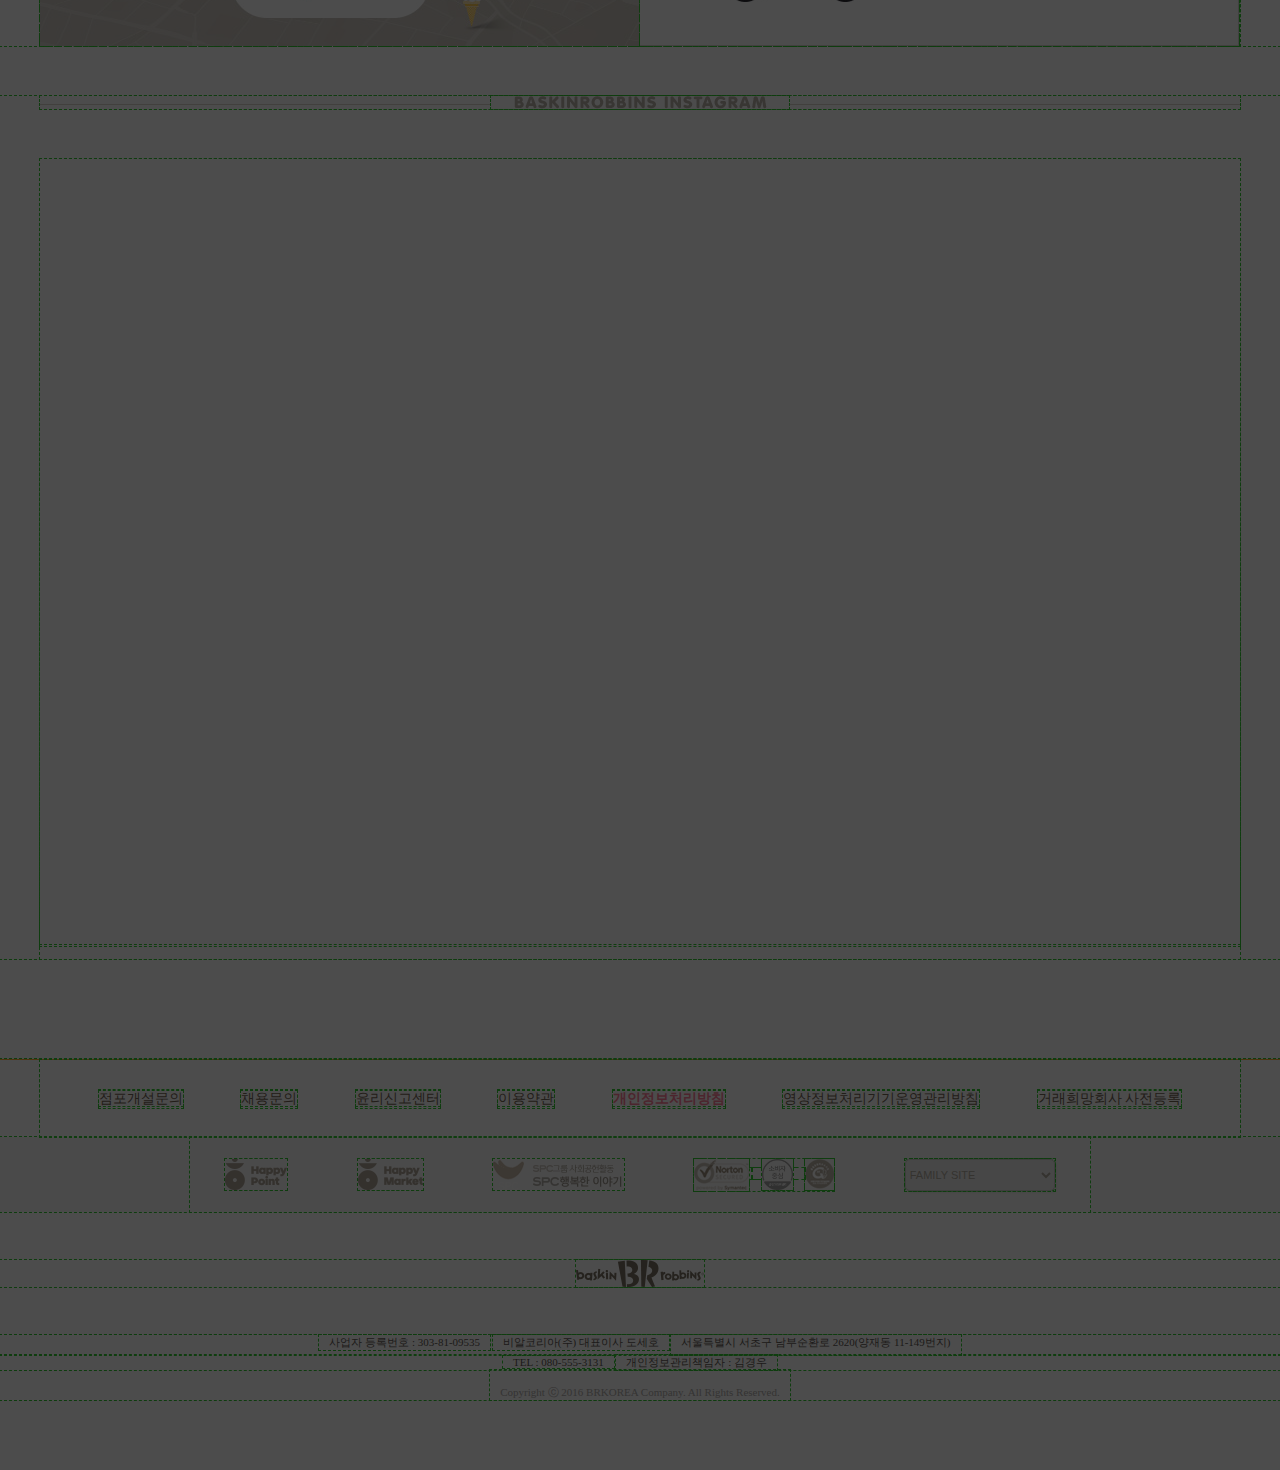
==== commit b2d0f02d: "0609" ====
--- a/index.html
+++ b/index.html
@@ -10,6 +10,7 @@
 
     <link rel="stylesheet" href="css/main.css">
     <script src="js/common.js"></script>
+    <script src="js/main.js"></script>
 </head>
 
 <body>
@@ -283,7 +284,7 @@
             <div class="search_bx">
                 <div class="s_input">
                     <form action="process.php" method="post" class="searchBox">
-                        <div>
+                        <div class="fline">
                             <label for="pname" class="pname">제품명</label>
                             <select name="psel" id="psel">
                                 <option value="init">전체</option>
@@ -297,7 +298,7 @@
                             </select>
                             <input type="text" name="pname" id="pname" maxlength="20">
                             <div>
-                                <label for="hashtag" class="hashtag">해시태그</label>
+                            <label for="hashtag" class="hashtag">해시태그</label>
                                 <input type="text" name="hashtag" id="hashtag">
                                 <div>
                                     <span>
@@ -309,7 +310,7 @@
                                 </div>
                             </div>
                         </div>
-                        <div>
+                        <div class="sline">
                             <span>알레르기 성분</span>
                             <input type="checkbox" name="egg" id="egg">
                             <label for="egg" class="al">계란</label>
@@ -339,10 +340,6 @@
                                 <button type="submit">검색</button>
                             </div>
                         </div>
-                        
-                        
-
-
                     </form>
                 </div>
             </div>
@@ -680,7 +677,9 @@
                     </h2>
                 </div>
                 <div class="ict">
-
+                    <div class="attractt-container" data-idx="0" data-code="LEDo66DdnaG4Rdw" data-board="grid">
+    
+                        <iframe title="Attractt - UGC 디지털 마케팅 솔루션" scrolling="no" frameborder="0" src="https://www.attractt.com/embed/grid/LEDo66DdnaG4Rdw?loc=http://www.baskinrobbins.co.kr/&amp;target=attractt-ifm-0" id="attractt-ifm-0" style="width: 1200px; height: 785px; overflow: hidden; border: 0px;"></iframe></div>
                 </div>
 
             </article>
--- a/css/main.css
+++ b/css/main.css
@@ -370,4 +370,8 @@
 
 .insta .ict{
     height: 800px;
-}+    max-width: 1200px;
+    margin:0 auto 100px ;
+
+}
+
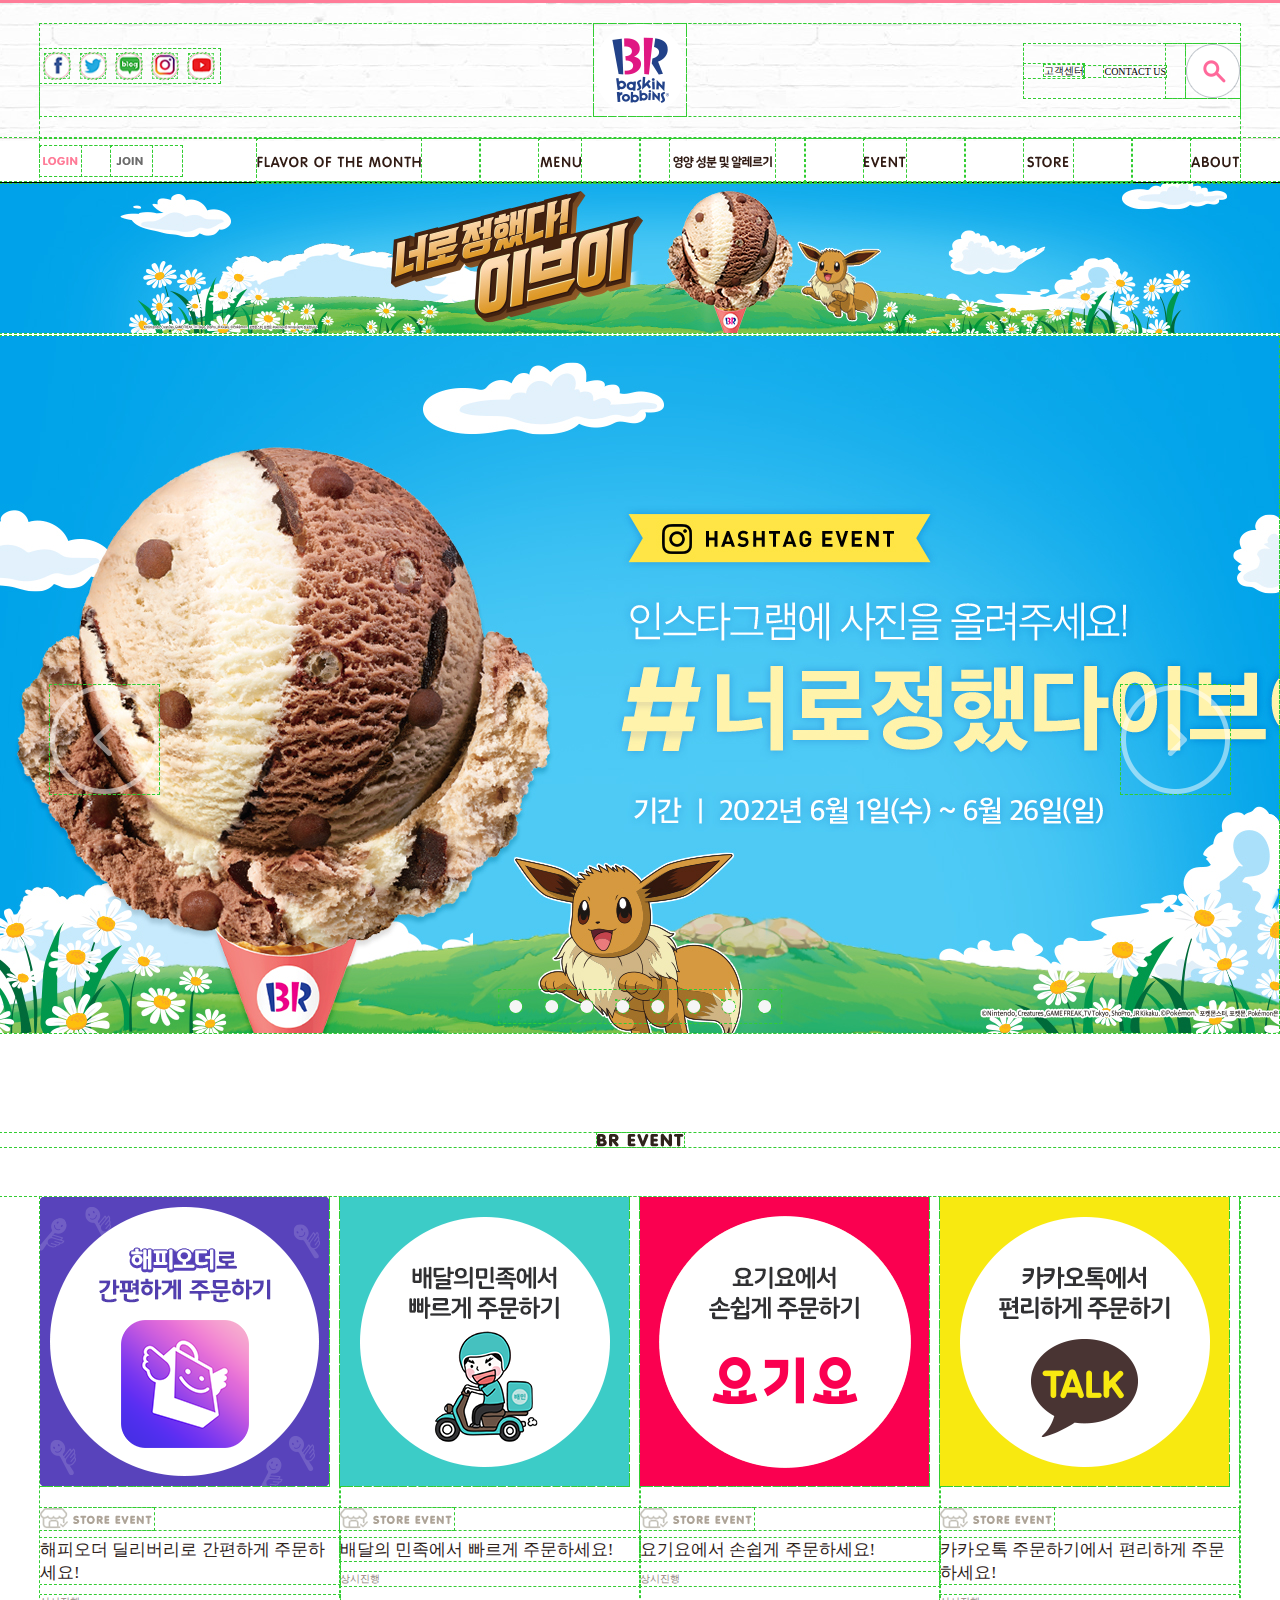
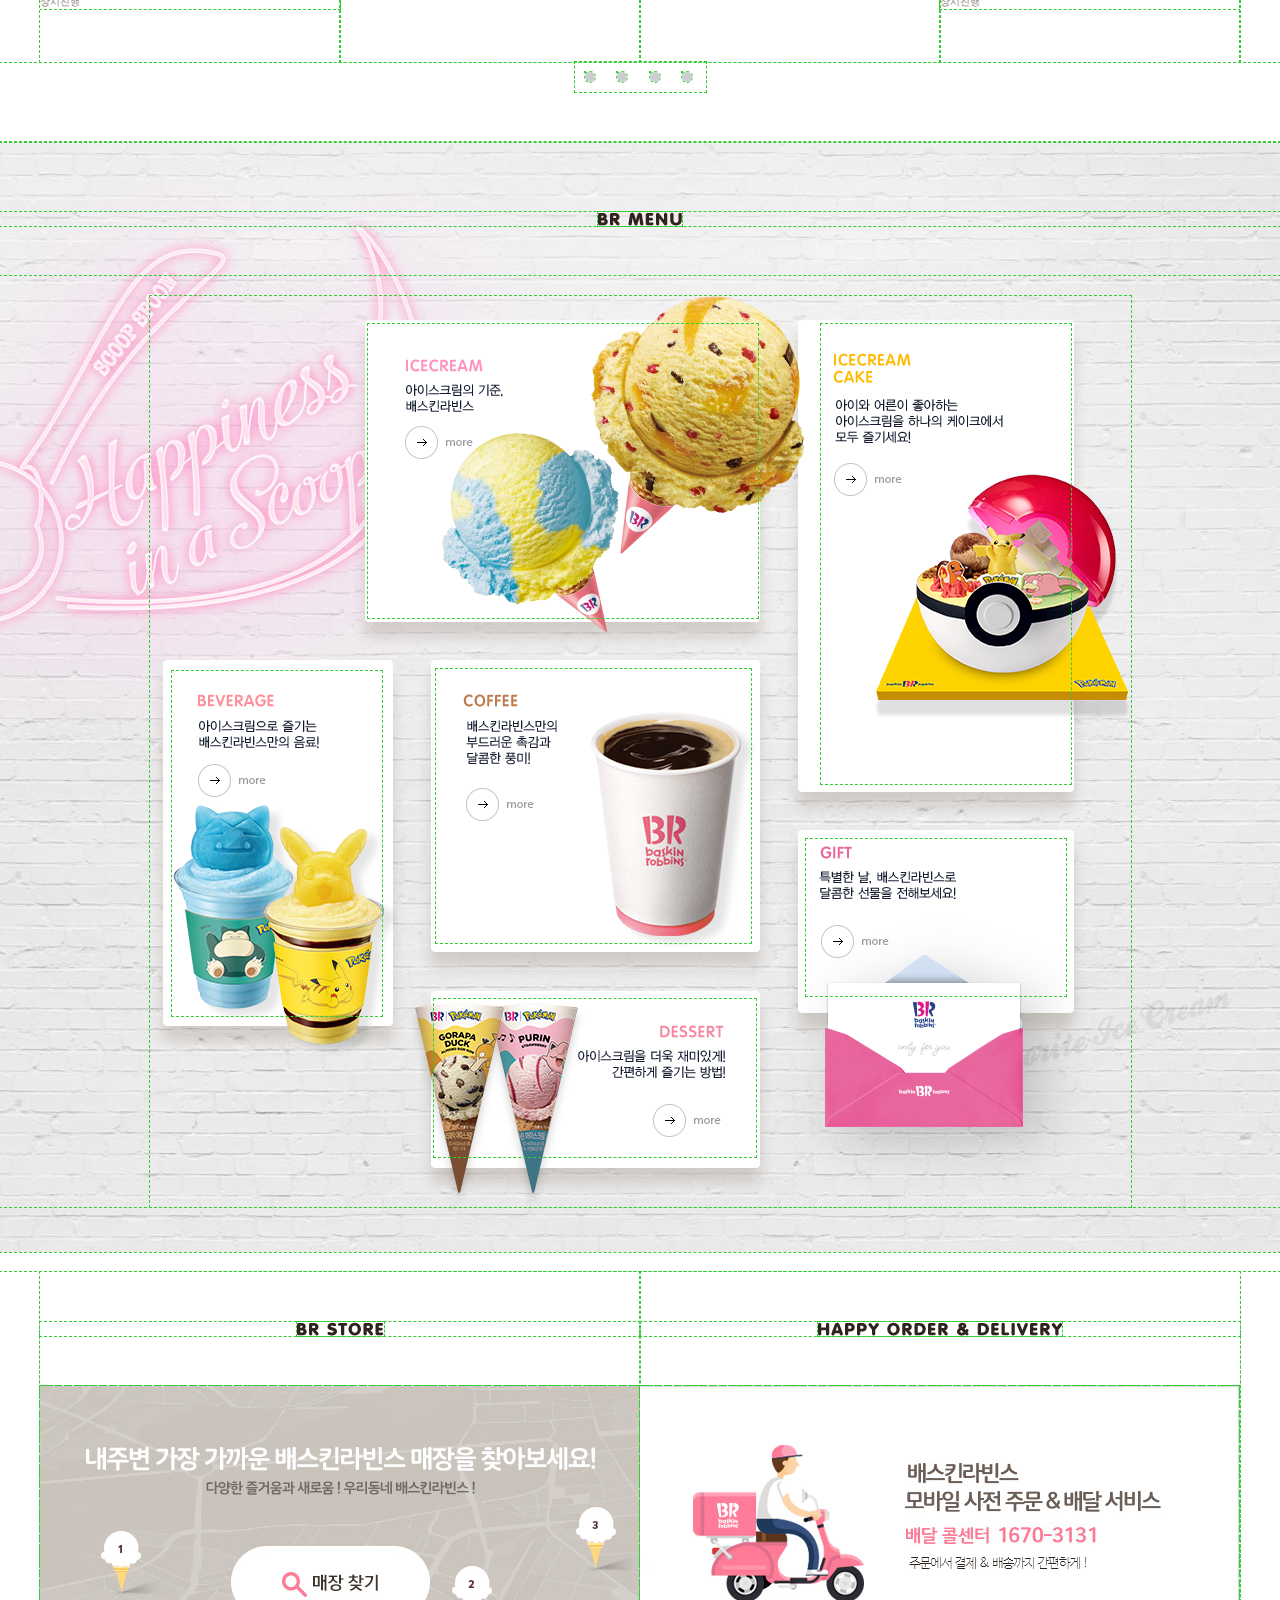
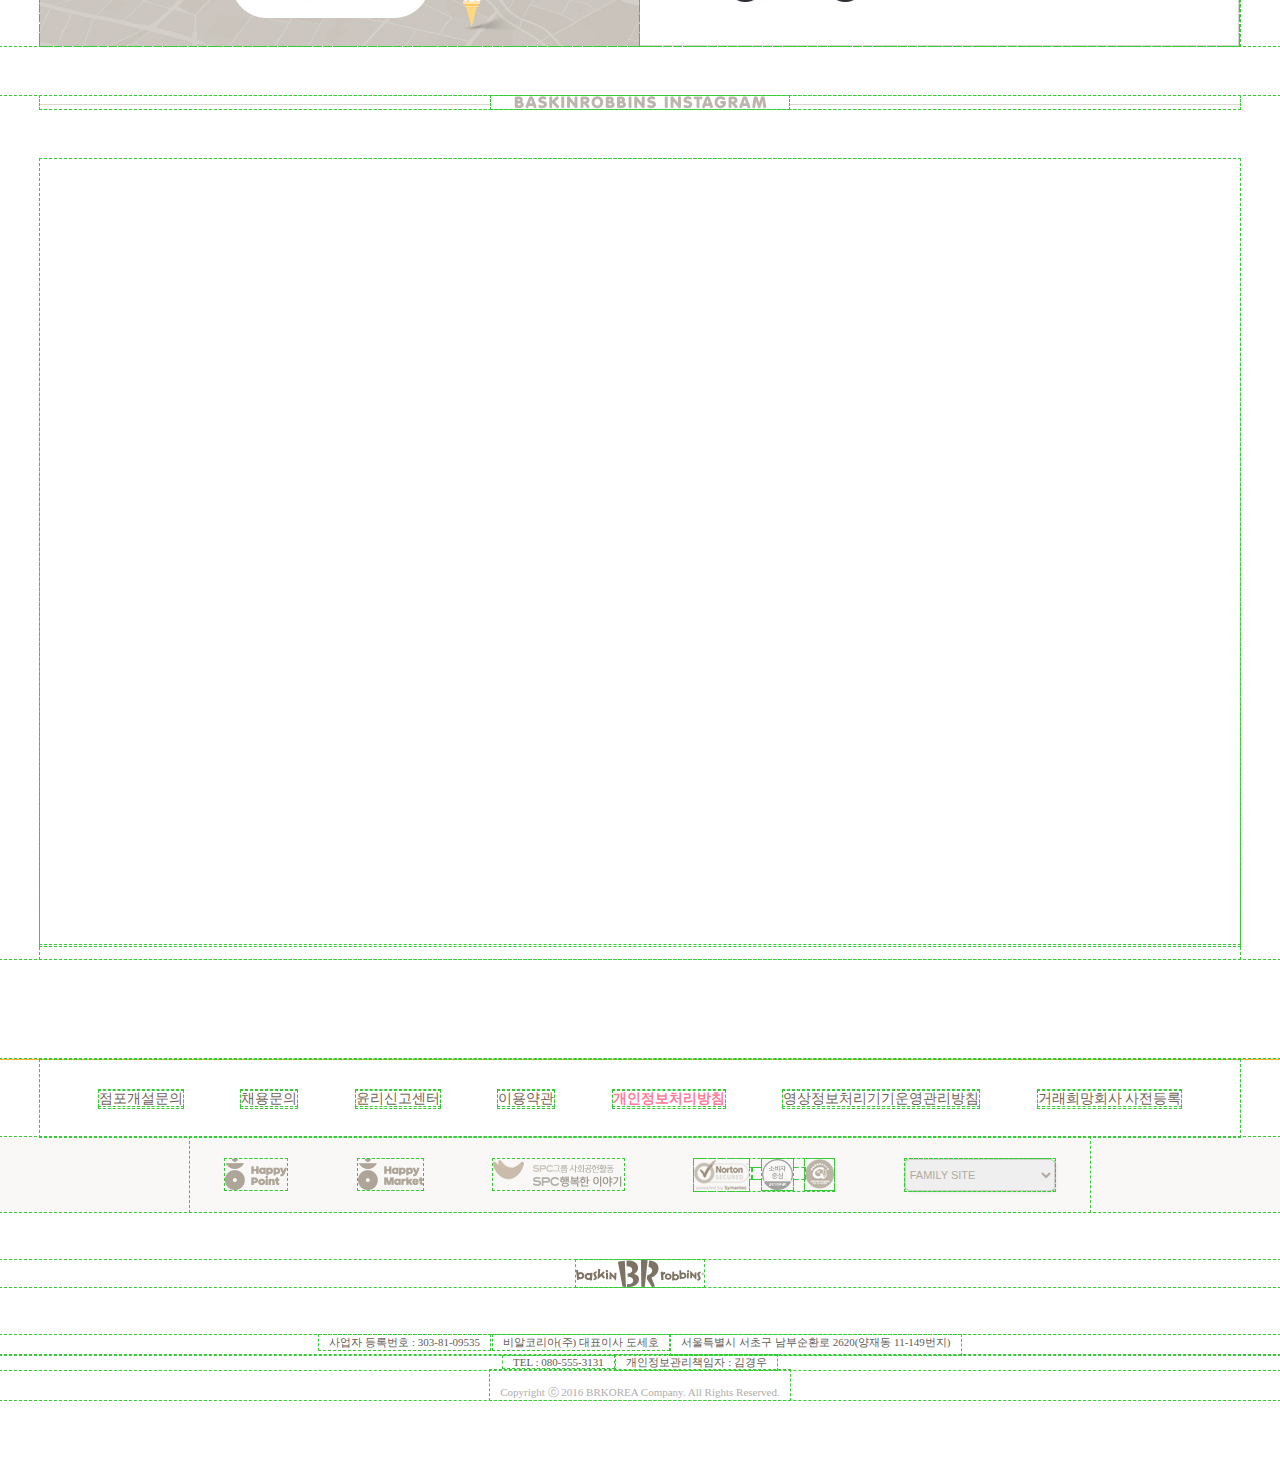
==== commit 19ccb3b3: "0610" ====
--- a/index.html
+++ b/index.html
@@ -284,62 +284,66 @@
             <div class="search_bx">
                 <div class="s_input">
                     <form action="process.php" method="post" class="searchBox">
-                        <div class="fline">
-                            <label for="pname" class="pname">제품명</label>
-                            <select name="psel" id="psel">
-                                <option value="init">전체</option>
-                                <option value="A">아이스크림</option>
-                                <option value="B">아이스크림케이크</option>
-                                <option value="C">음료</option>
-                                <option value="D">커피</option>
-                                <option value="E">디저트</option>
-                                <option value="F">block pack</option>
-                                <option value="G">ready pack</option>
-                            </select>
-                            <input type="text" name="pname" id="pname" maxlength="20">
-                            <div>
+                        <div class="line1">
+
+                            <div class="ib">
+                                <label for="pname" class="pname">제품명</label>
+                                <select name="psel" id="psel">
+                                    <option value="init">전체</option>
+                                    <option value="A">아이스크림</option>
+                                    <option value="B">아이스크림케이크</option>
+                                    <option value="C">음료</option>
+                                    <option value="D">커피</option>
+                                    <option value="E">디저트</option>
+                                    <option value="F">block pack</option>
+                                    <option value="G">ready pack</option>
+                                </select>
+                                <input type="text" name="pname" id="pname" maxlength="20">
+                            </div>
+
+                            <div class="ib">
                             <label for="hashtag" class="hashtag">해시태그</label>
-                                <input type="text" name="hashtag" id="hashtag">
-                                <div>
-                                    <span>
-                                        <a href="#">#너로정했다이브이</a>
-                                        <a href="#">#이상해씨멜론블라스트</a>
-                                        <a href="#">#푸린피치블라스트</a>
-                                        <a href="#">#포켓몬더블쿠키샌드</a>
-                                    </span>
-                                </div>
+                                
+                                    <input type="text" name="hashtag" id="hashtag">
+                                    <div class="htit">
+                                        <span>
+                                            <a href="#">#너로정했다이브이</a>
+                                            <a href="#">#이상해씨멜론블라스트</a>
+                                            <a href="#">#푸린피치블라스트</a>
+                                            <a href="#">#포켓몬더블쿠키샌드</a>
+                                        </span>
+                                    </div>
+                                
                             </div>
+
                         </div>
-                        <div class="sline">
-                            <span>알레르기 성분</span>
-                            <input type="checkbox" name="egg" id="egg">
-                            <label for="egg" class="al">계란</label>
-
-                            <input type="checkbox" name="bean" id="bean">
-                            <label for="bean" class="al">대두</label>
-
-                            <input type="checkbox" name="pork" id="pork">
-                            <label for="pork" class="al">돼지고기</label>
-
-                            <input type="checkbox" name="peanut" id="peanut">
-                            <label for="peanut" class="al">땅콩</label>
-
-                            <input type="checkbox" name="wheat" id="wheat">
-                            <label for="wheat" class="al">밀</label>
-
-                            <input type="checkbox" name="peach" id="peach">
-                            <label for="peach" class="al">복숭아</label>
-
-                            <input type="checkbox" name="milk" id="milk">
-                            <label for="milk" class="al">우유</label>
-
-                            <input type="checkbox" name="none" id="none">
-                            <label for="none" class="al">없음</label>
+                        <div class="line2">
+                            <div class="ib"><span>알레르기 성분</span></div>
+                            <div class="ib chbx">
+                                    <input type="checkbox" name="egg" id="egg">
+                                    <label for="egg" class="al">계란</label>
+                                    <input type="checkbox" name="bean" id="bean">
+                                    <label for="bean" class="al">대두</label>
+                                    <input type="checkbox" name="pork" id="pork">
+                                    <label for="pork" class="al">돼지고기</label>
+                                    <input type="checkbox" name="peanut" id="peanut">
+                                    <label for="peanut" class="al">땅콩</label>
+                            
+                                    <input type="checkbox" name="wheat" id="wheat">
+                                    <label for="wheat" class="al">밀</label>
+                                    <input type="checkbox" name="peach" id="peach">
+                                    <label for="peach" class="al">복숭아</label>
+                                    <input type="checkbox" name="milk" id="milk">
+                                    <label for="milk" class="al">우유</label>
+                                    <input type="checkbox" name="none" id="none">
+                                    <label for="none" class="al">없음</label>
+                                </div>
+                            </div>
+                            
                             
                             <div class="sbtn">
                                 <button type="submit">검색</button>
                             </div>
-                        </div>
                     </form>
                 </div>
             </div>
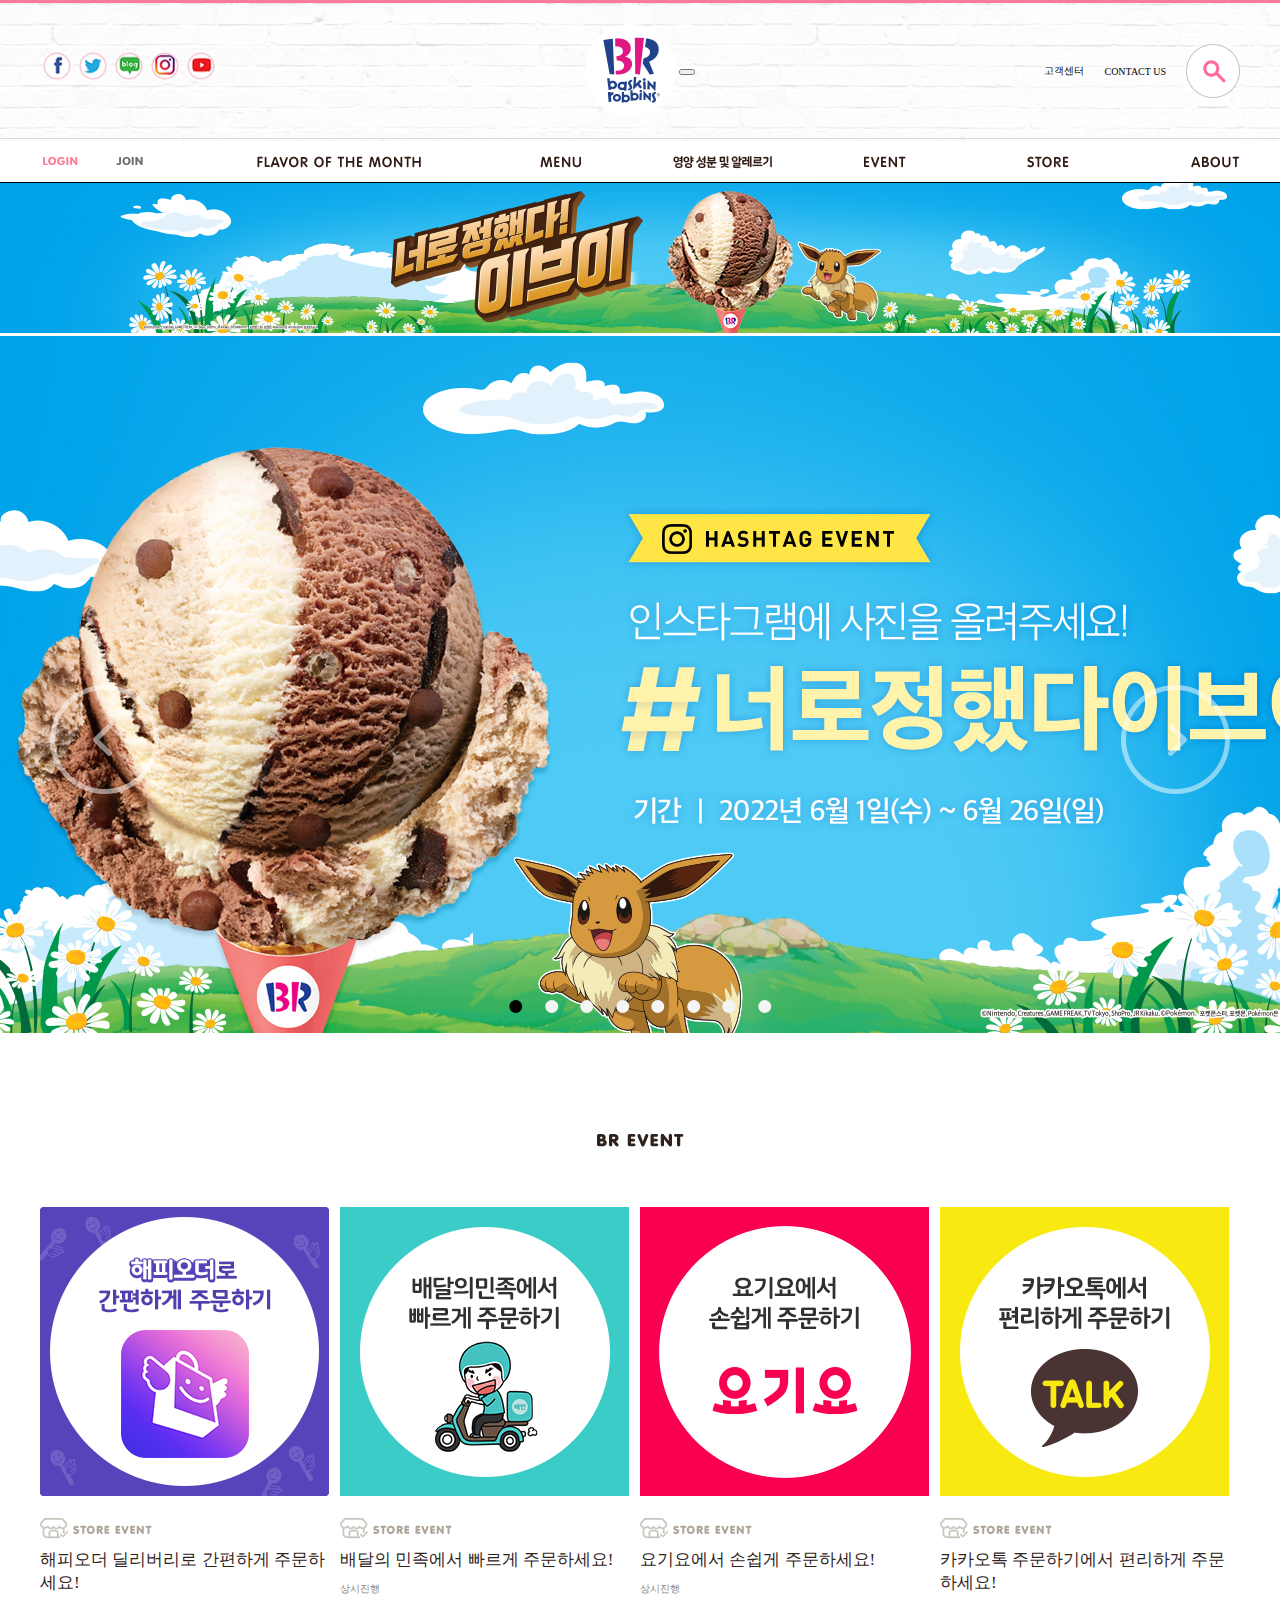
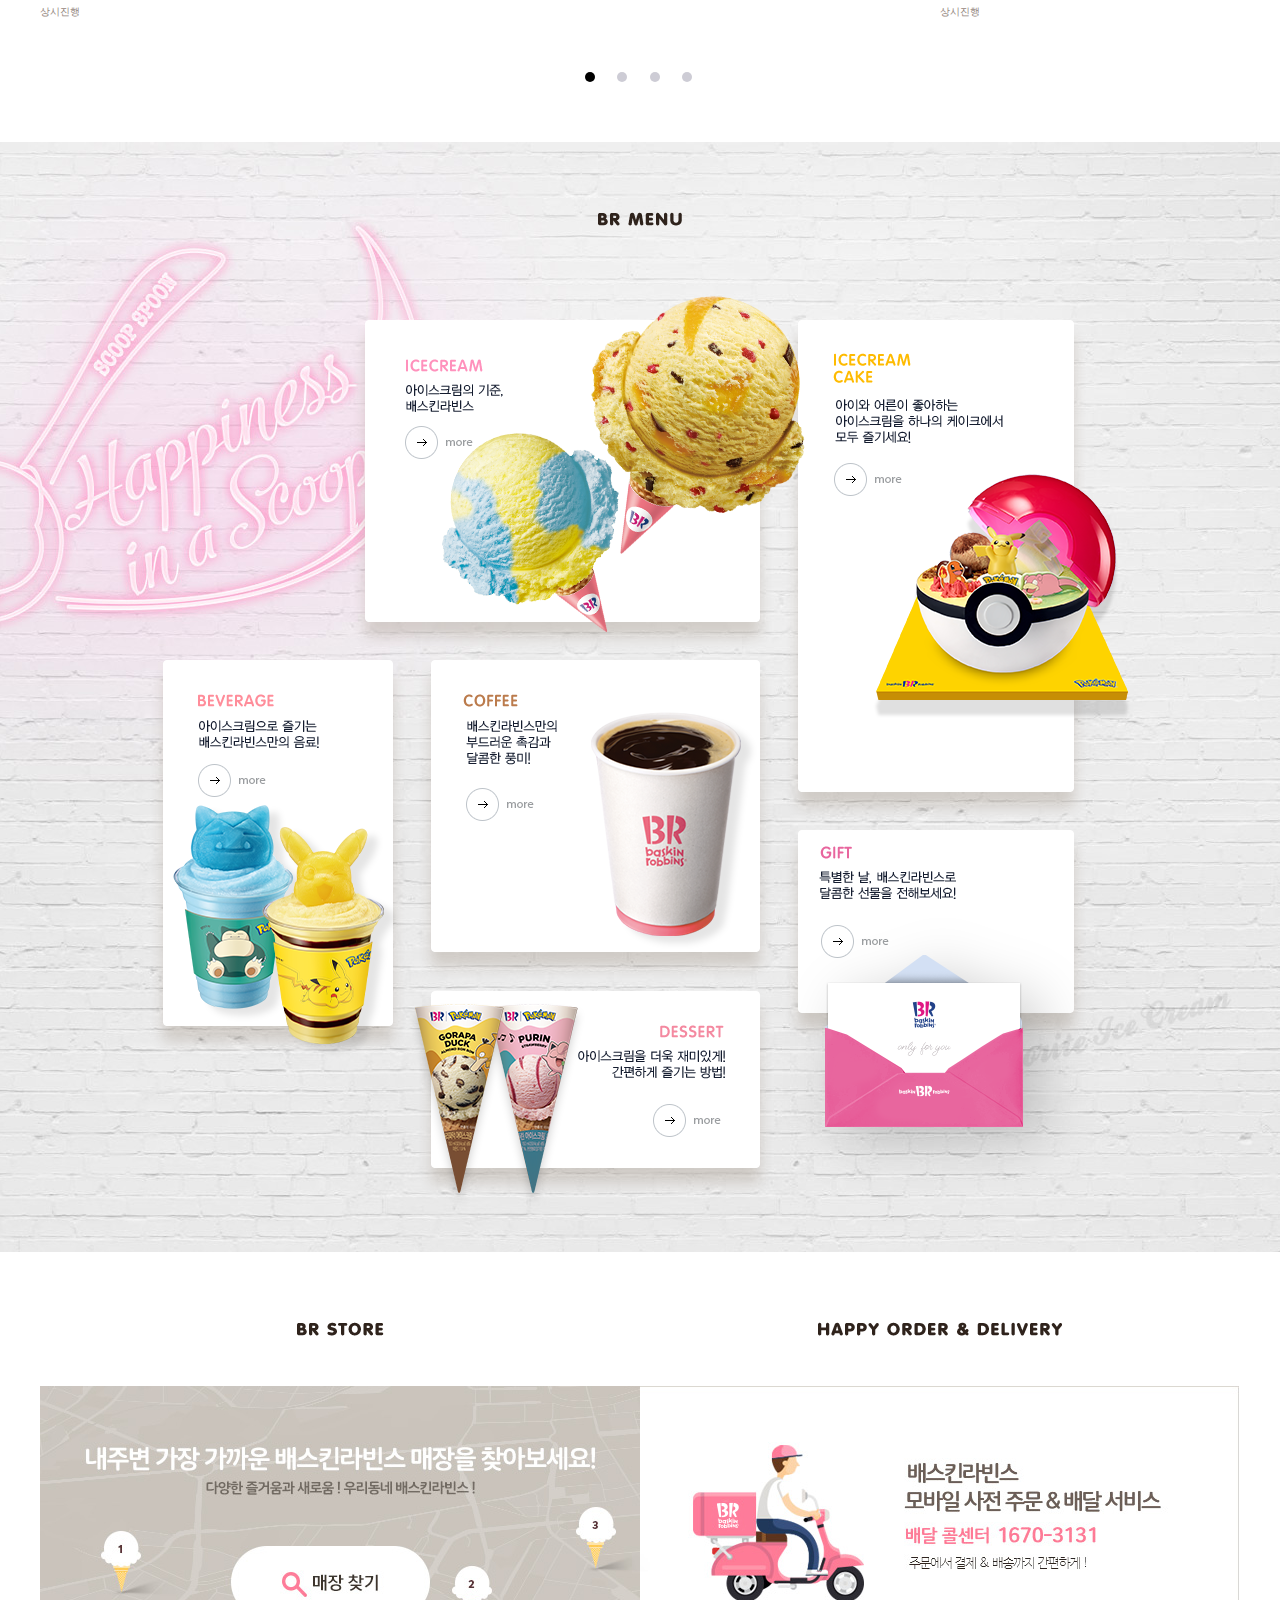
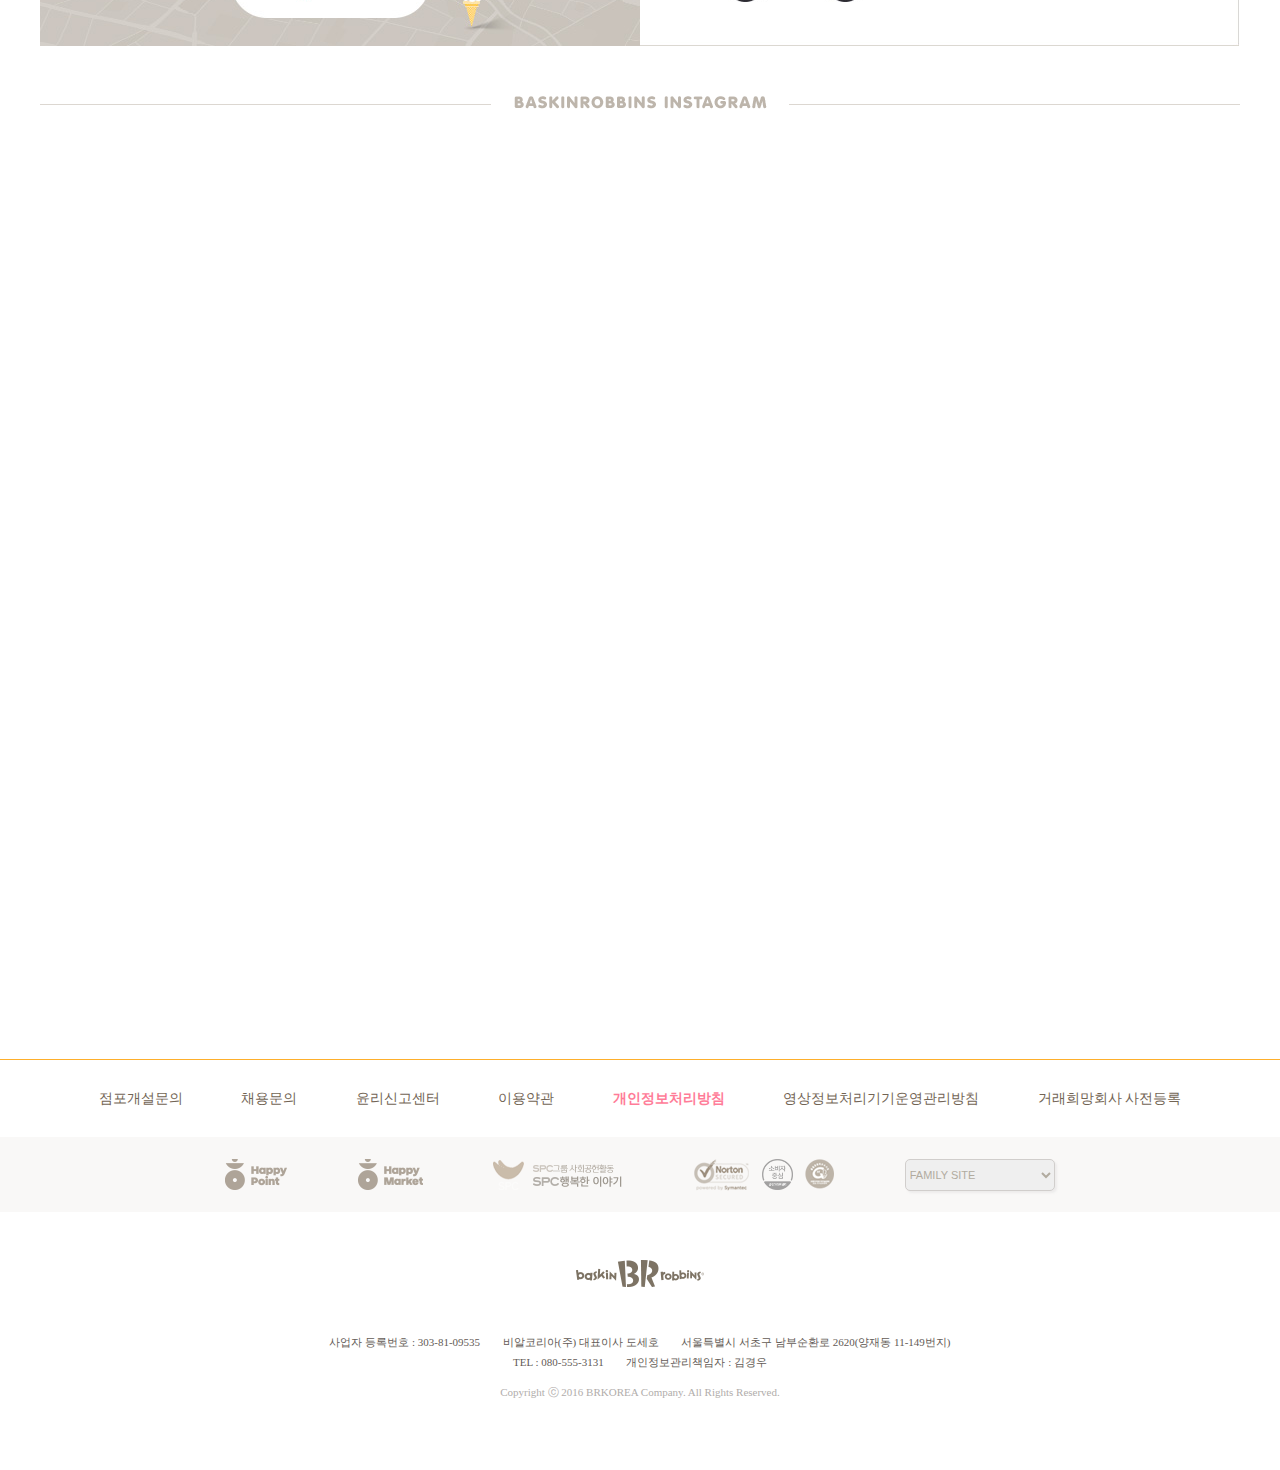
==== commit f373d8f7: "0614" ====
--- a/index.html
+++ b/index.html
@@ -1,28 +1,32 @@
 <!DOCTYPE html>
 <html lang="ko">
-
-<head>
-    <meta charset="UTF-8">
-    <meta name="viewport" content="width=device-width, initial-scale=1.0">
-    <title>배스킨라빈스🍧</title>
-    <link rel="shortcut icon" sizes="16x16 32x32 64x64" href="./images/favicon.ico">
-
-
-    <link rel="stylesheet" href="css/main.css">
-    <script src="js/common.js"></script>
-    <script src="js/main.js"></script>
-</head>
-
-<body>
-    <!-- 1. 상단영역 : header-->
-    <div id="top">
-        <header class="ibx top">
-            <div class="top_area">
+    
+    <head>
+        <meta charset="UTF-8">
+        <meta name="viewport" content="width=device-width, initial-scale=1.0">
+        <title>배스킨라빈스🍧</title>
+        <link rel="shortcut icon" sizes="16x16 32x32 64x64" href="./images/favicon.ico">
+        
+        
+        <link rel="stylesheet" href="css/main.css">
+        <link rel="stylesheet" href="css/media.css">
+        <script src="js/common.js"></script>
+        <script src="js/main.js"></script>
+        <script src="js/slideBanner.js"></script>
+    </head>
+    
+    <body>
+        <!-- 1. 상단영역 : header-->
+        <div id="top">
+            <header class="ibx top">
+                <div class="top_area">
                 <!-- 1-1. 로고이미지 -->
                 <h1 id="logo">
                     <a href="index.html">
                         <img src="images/logo_baskinrobbins.png" alt="배스킨라빈스로고">
                     </a>
+                    <!-- 모바일용 햄버거버튼 -->
+                    <button class="ham" onclick="showGNB()"></button>
                 </h1>
                 <!-- 1-2. SNS : 스프라이츠 이용?-->
                 <aside id="sns">
@@ -76,7 +80,7 @@
                             <a href="#">CONTACT US</a>
                         </li>
                         <li>
-                            <a href="#" onclick="search()">
+                            <a href="#">
                                 <img src="./images/icon_search.png" alt="검색버튼">
                             </a>
                         </li>
@@ -266,8 +270,9 @@
                                         </li>
                                     </ol>
                                 </div>
-
-                            </li>
+                            </li>
+
+
                             <!-- GNB 하단 레이어 -->
                             <div class="gnb_layer">
                                 <div class="gnb_bg"></div>
@@ -275,6 +280,28 @@
                         </ul>
                     </nav>
                 </div>
+            </div>
+            <!-- 모바일용 GNB 만들기 -->
+            <div class="mgnb">
+                <nav>
+                    <ul>
+                        <li>
+                            <a href="#">
+                                <span class="ir">FLAVOR OF MONTH</span>
+                            </a>
+                        </li>
+                        <li>
+                            <a href="#">
+                                <span class="ir"></span>
+                            </a>
+                        </li>
+                        <li>
+                            <a href="#">
+                                <span class="ir">고객센터</span>
+                            </a>
+                        </li>
+                    </ul>
+                </nav>
             </div>
         </header>
     </div>
@@ -367,45 +394,11 @@
                     <!-- 2-2. 슬라이드 배너 이미지 -->
                     <ul class="slide_banner">
                         <li>
-                            <a href="#">
+                            <a href="#none">
                                 <span class="ir">1번째 배너</span>
                             </a>
                         </li>
-                        <li>
-                            <a href="#">
-                                <span class="ir">2번째 배너</span>
-                            </a>
-                        </li>
-                        <li>
-                            <a href="#">
-                                <span class="ir">3번째 배너</span>
-                            </a>
-                        </li>
-                        <li>
-                            <a href="#">
-                                <span class="ir">4번째 배너</span>
-                            </a>
-                        </li>
-                        <li>
-                            <a href="#">
-                                <span class="ir">5번째 배너</span>
-                            </a>
-                        </li>
-                        <li>
-                            <a href="#">
-                                <span class="ir">6번째 배너</span>
-                            </a>
-                        </li>
-                        <li>
-                            <a href="#">
-                                <span class="ir">7번째 배너</span>
-                            </a>
-                        </li>
-                        <li>
-                            <a href="#">
-                                <span class="ir">8번째 배너</span>
-                            </a>
-                        </li>
+                        
                     </ul>
 
                     <!-- 2-3. 좌/우 버튼 -->
--- a/css/main.css
+++ b/css/main.css
@@ -7,7 +7,7 @@
 @import url(reset.css);
 
 body *{
-    outline: 1px dashed limegreen;
+    /* outline: 1px dashed limegreen; */
 }
 
 .cont{
@@ -28,7 +28,7 @@
 #main_banner a{
     display: block;
     /* 색이반고윙/크  */
-    background: lemonchiffon url(../images/main_banner_june.jpg) no-repeat 50% 0;
+    background: #00A2EA url(../images/main_banner_june.jpg) no-repeat 50% 0;
     height: 150px;
 }
 
@@ -45,62 +45,12 @@
     position: absolute;
     /* 부모 : #slide_banner */
     top: 0;
-    left:100%;
+    left:0;
     width: 100%;
     height: 697px;
     background-position: 50% 0;
     background-repeat: no-repeat;
-    
-
-}
-/* 1번째 배너 */
-.slide_banner li:nth-child(1){
-    background-image: url(../images/slide_banner1.jpg);
-    background-color: #00A2EA;
-    left: 0;
-}
-/* 2번째 배너 */
-.slide_banner li:nth-child(2){
-    background-image: url(../images/slide_banner2.png);
-    background-color: #1AA1D5;
-}
-/* 3번째 배너 */
-.slide_banner li:nth-child(3){
-    background-image: url(../images/slide_banner3.png);
-    background-color: #FED5BB;
-    
-}
-/* 4번째 배너 */
-.slide_banner li:nth-child(4){
-    background-image: url(../images/slide_banner4.png);
-    background-color: #F6F8F8;
-}
-/* 5번째 배너 */
-.slide_banner li:nth-child(5){
-    background-image: url(../images/slide_banner5.png);
-    background-color: #ffe103;
-}
-/* 6번째 배너 */
-.slide_banner li:nth-child(6){
-    background-image: url(../images/slide_banner6.png);
-    background-color: #fb637e;
-}
-/* 7번째 배너 */
-.slide_banner li:nth-child(7){
-    background-image: url(../images/slide_banner7.png);
-    background-color: #dbeffb;
-    
-}
-/* 8번째 배너 */
-.slide_banner li:nth-child(8){
-    background-image: url(../images/slide_banner8.png);
-    background-color: #5eb640;
-
-}
-
-@keyframes slideAni {
-
-    
+
 }
 
 
@@ -169,9 +119,9 @@
 } */
 
 /* 3-2,3-3. 이벤트 이미지, 내용 영역 */
-.event_list{
+/* .event_list{
    
-}
+} */
 .event_list ul{
     position: relative;
     width: 1200px;
@@ -190,6 +140,7 @@
     width: 300px;
     height: 465px;
     box-sizing: border-box;
+    margin-top: 10px;
 }
 
 
--- a/css/media.css
+++ b/css/media.css
@@ -0,0 +1,56 @@
+@charset "utf-8";
+
+
+/************** 1200px 이하 미디어쿼리 시작 **************/
+@media screen and (max-width:1200px) {
+.ibx{
+    width: 100%;
+}
+
+ #sns,.tmenu,#gnb,.smenu {
+    display: none;
+}
+
+.top {
+    padding-top: 0;
+    background: none;
+    border-top:none;
+    border-bottom: 1px solid #3f291a;
+   
+    box-sizing: border-box;
+}
+.top_area{
+    height: 77px;
+    width: 100%;
+
+}
+
+.top #logo{
+    line-height: 77px;
+}
+#logo img{
+    width: 55px;
+}
+/* .mgnb{
+    display: block;
+} */
+
+/* 모바일용 햄버거버튼 */
+.ham{
+    position: absolute;
+    top: 30px;
+    right: 20px;
+    border: none;
+    width: 22px;
+    height: 18px;
+    background: url(../images_m/btn_menu.png) no-repeat 0 0;
+    background-size: auto 18px;
+  }
+  /* 햄버거 버튼 모양 가상요소로 문자넣기
+  이유: x버튼으로 변경가능하도록 하려고 */
+
+  
+
+}
+
+/************** 1200px 이하 미디어쿼리 끝 **************/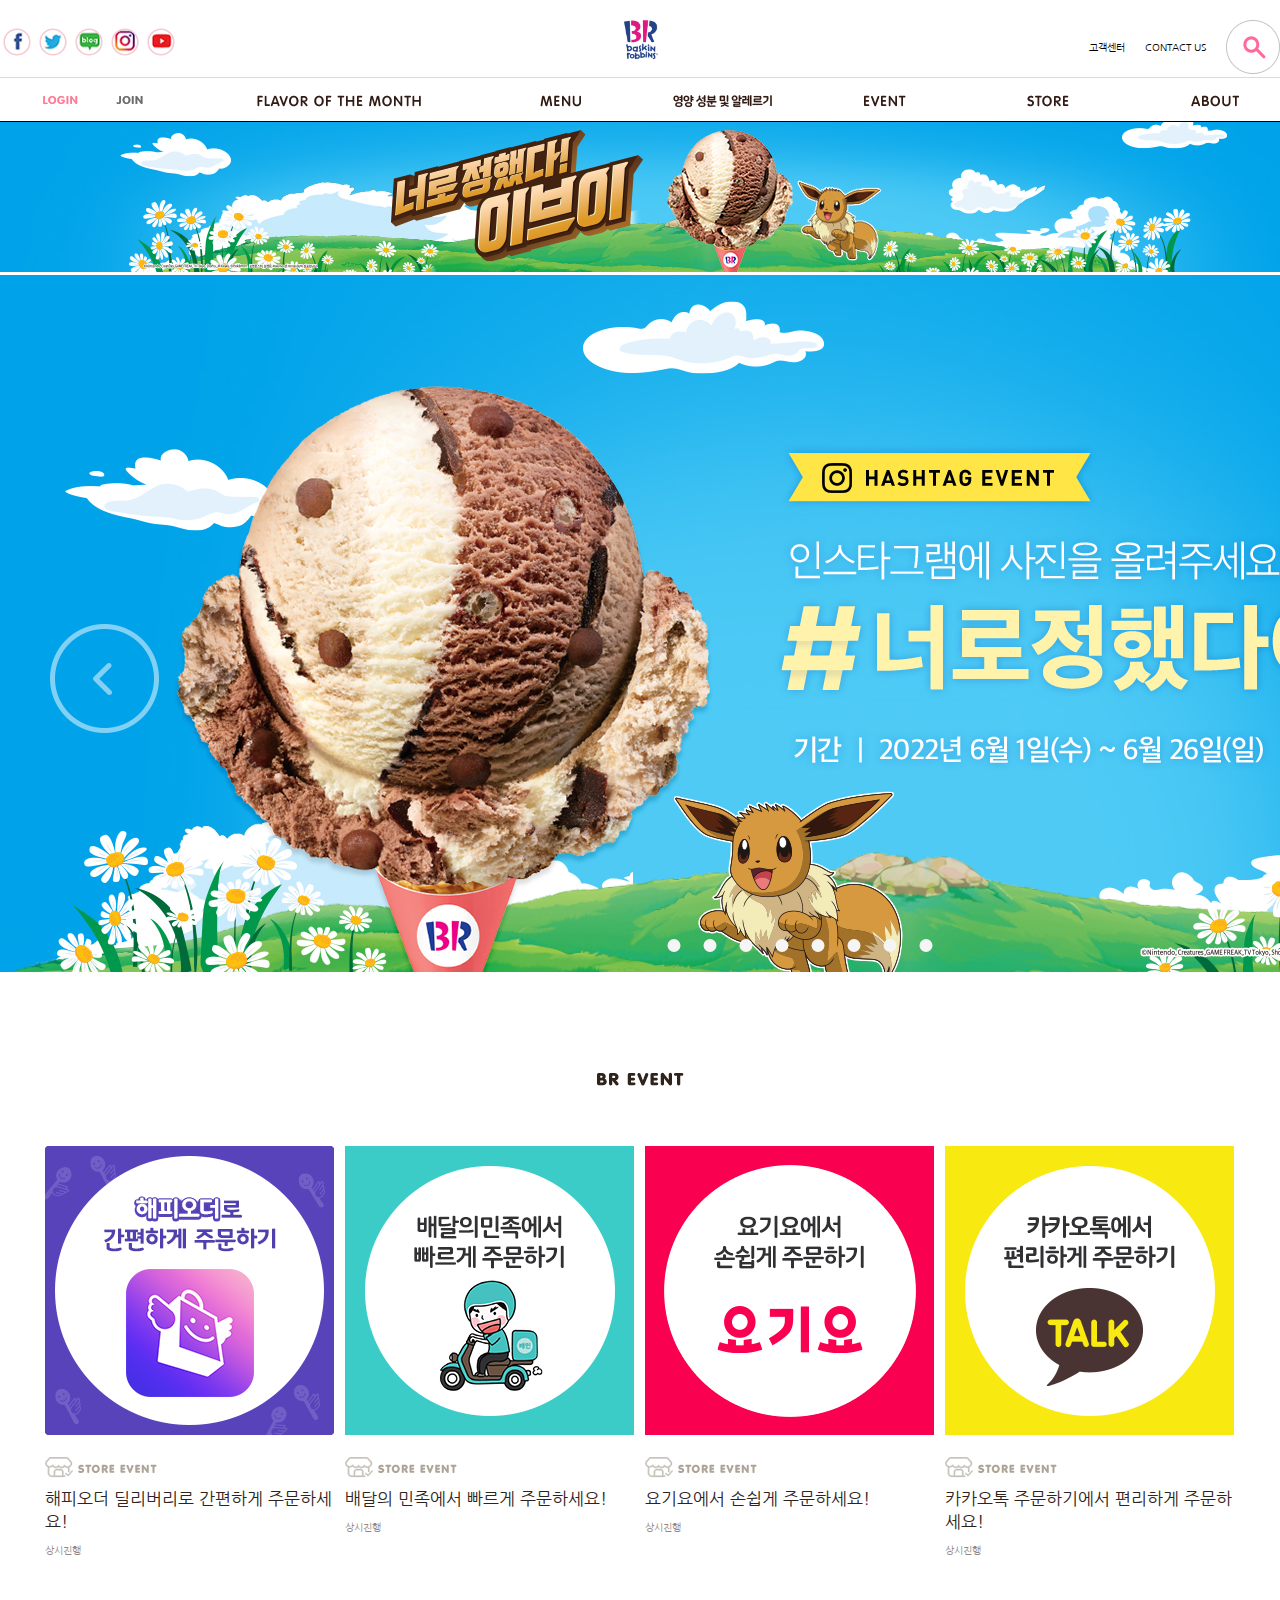
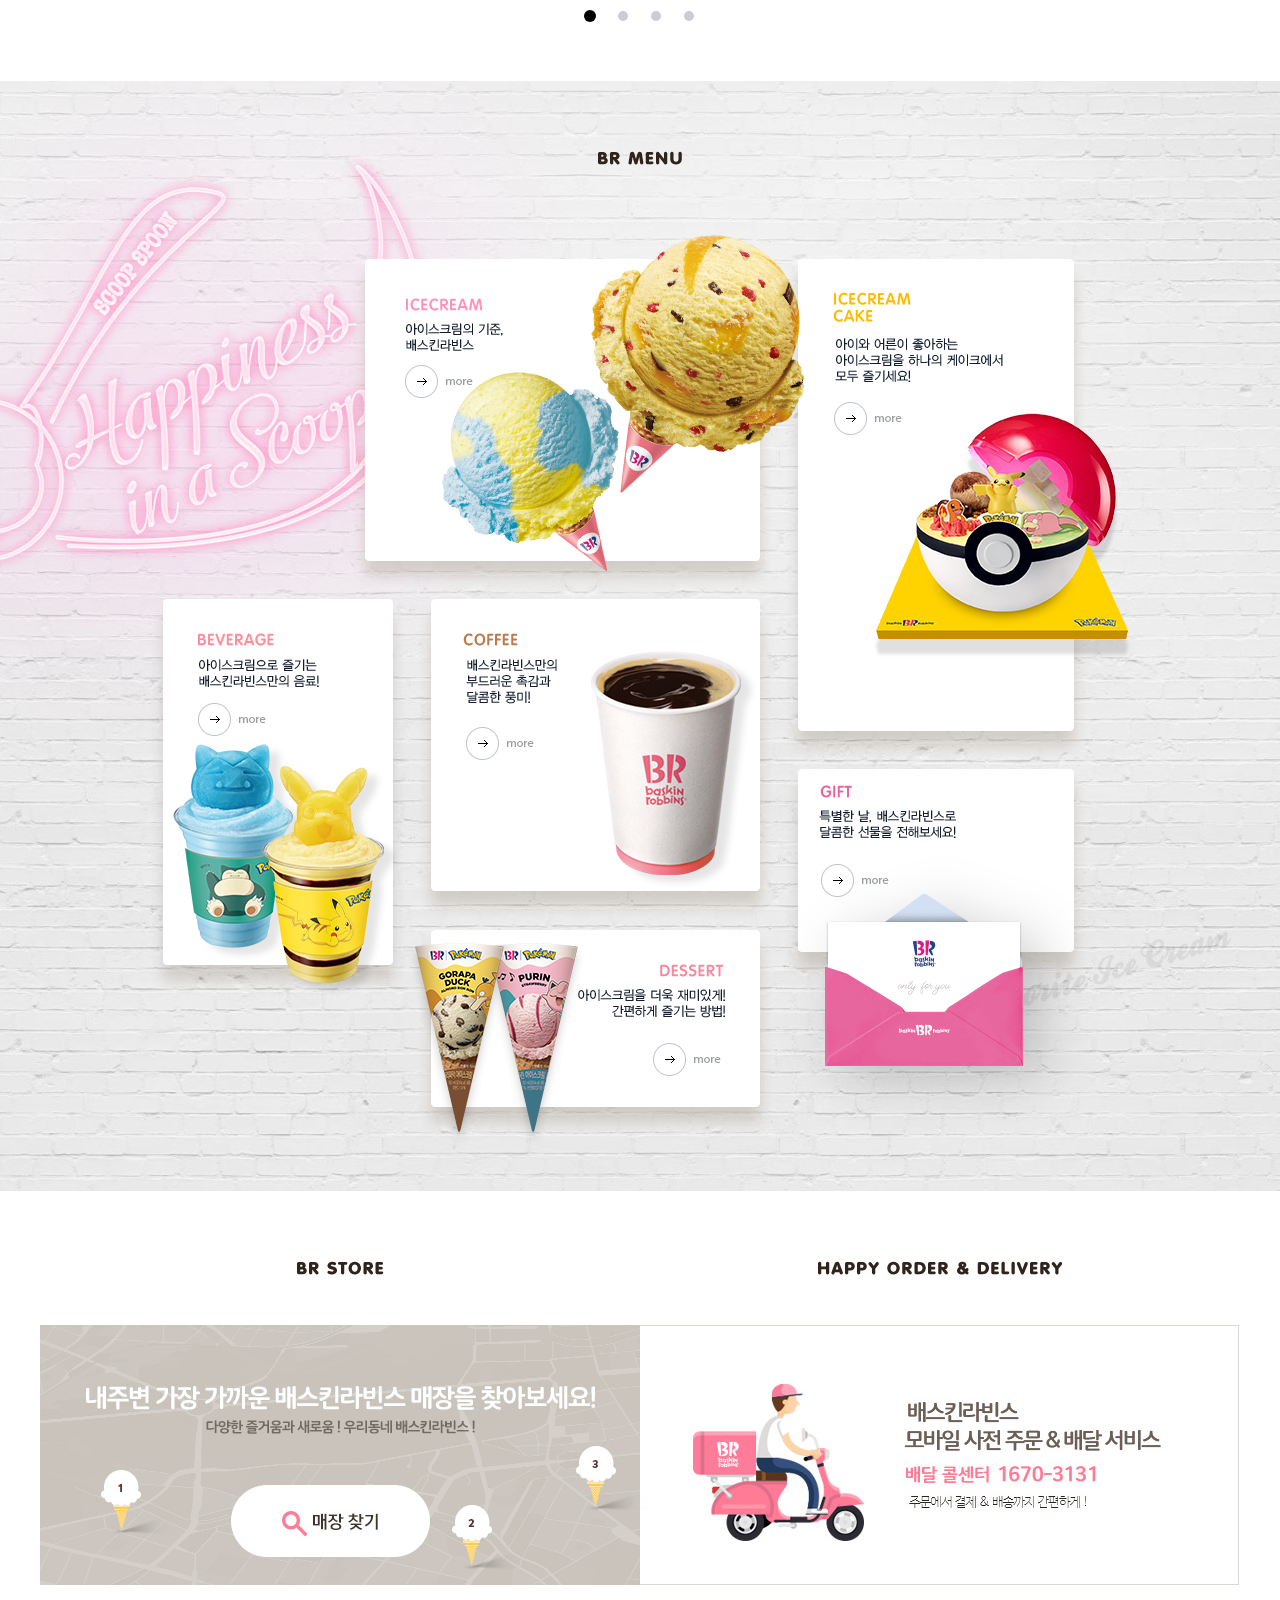
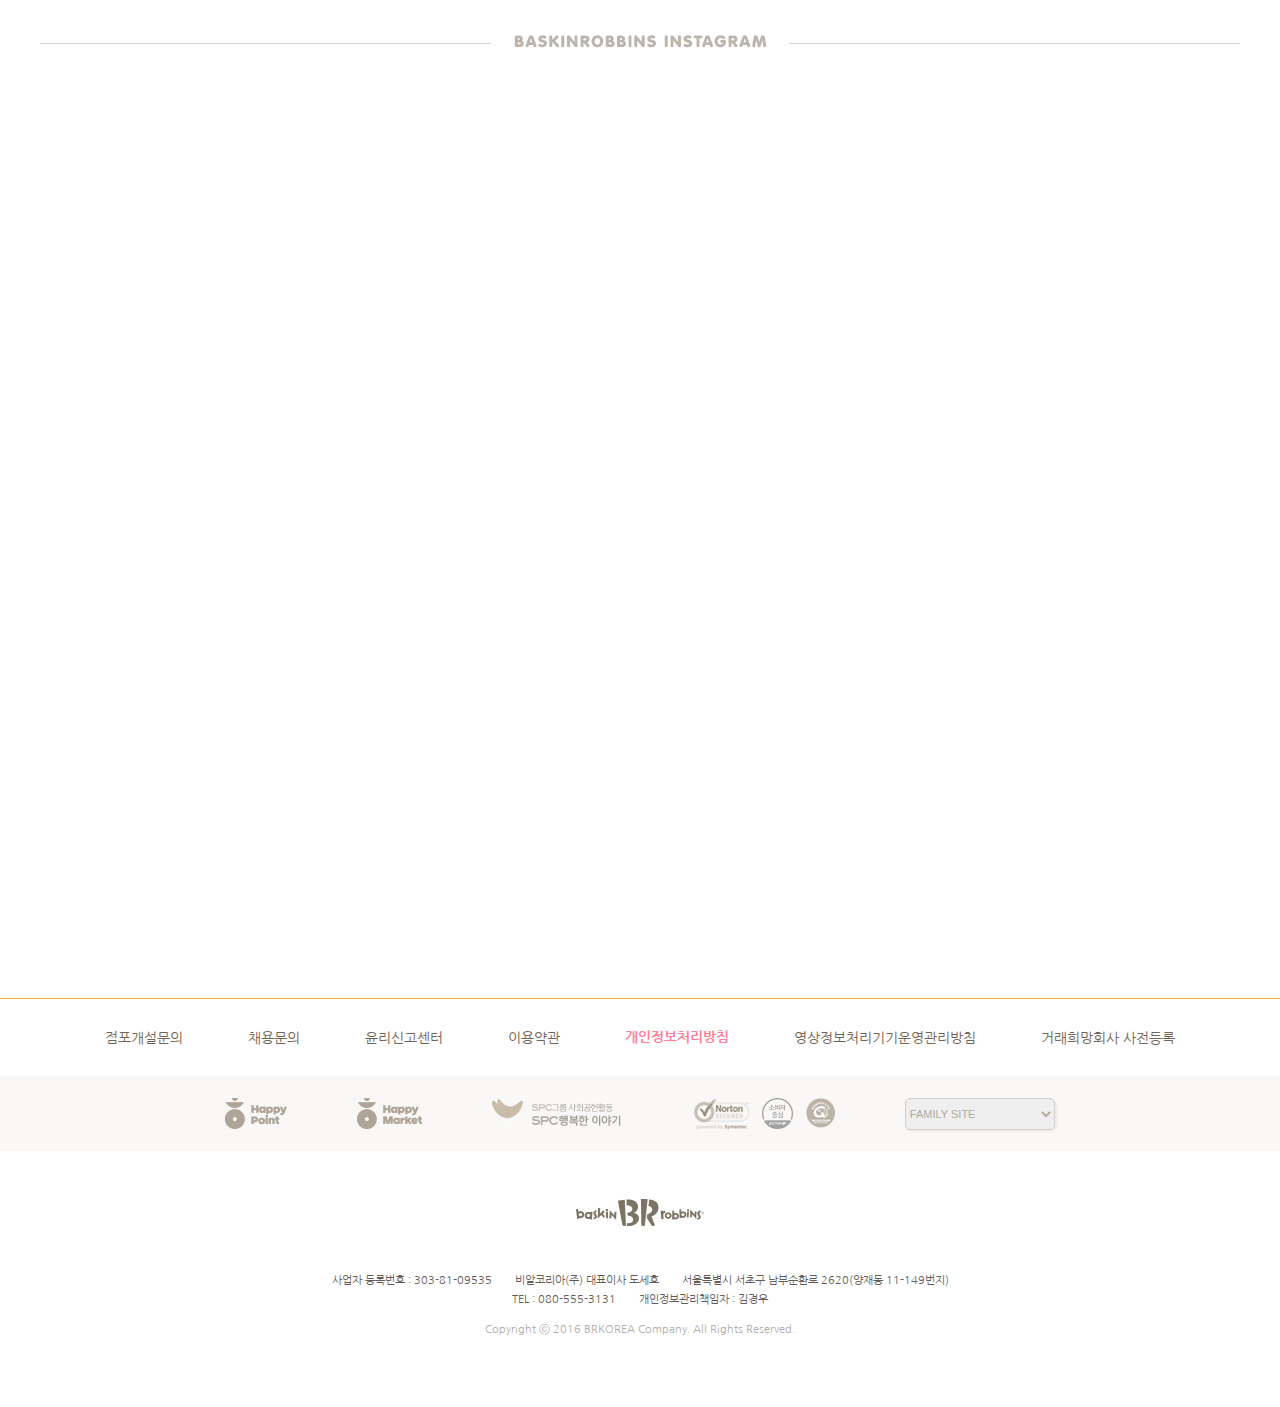
==== commit b0e1cf5f: "0622" ====
--- a/index.html
+++ b/index.html
@@ -1,32 +1,39 @@
 <!DOCTYPE html>
 <html lang="ko">
-    
-    <head>
-        <meta charset="UTF-8">
-        <meta name="viewport" content="width=device-width, initial-scale=1.0">
-        <title>배스킨라빈스🍧</title>
-        <link rel="shortcut icon" sizes="16x16 32x32 64x64" href="./images/favicon.ico">
-        
-        
-        <link rel="stylesheet" href="css/main.css">
-        <link rel="stylesheet" href="css/media.css">
-        <script src="js/common.js"></script>
-        <script src="js/main.js"></script>
-        <script src="js/slideBanner.js"></script>
-    </head>
-    
-    <body>
-        <!-- 1. 상단영역 : header-->
-        <div id="top">
-            <header class="ibx top">
-                <div class="top_area">
+
+<head>
+    <meta charset="UTF-8">
+    <meta name="viewport" content="width=device-width, initial-scale=1.0">
+    <title>배스킨라빈스🍧</title>
+    <link rel="shortcut icon" sizes="16x16 32x32 64x64" href="./images/favicon.ico">
+
+
+    <link rel="stylesheet" href="css/main.css">
+    <link rel="stylesheet" href="css/media.css">
+
+    <!-- 제이쿼리 라이브러리 -->
+    <script src="js/jquery-3.6.0.min.js"></script>
+    <!-- 제이쿼리 UI -->
+    <script src="js/jquery-ui.min.js"></script>
+
+    <script src="js/eventContent.js"></script>
+    <script src="js/insta.js"></script>
+    <script src="js/slideBanner.js"></script>
+    <script src="js/search.js"></script>
+</head>
+
+<body>
+    <!-- 1. 상단영역 : header-->
+    <div id="top">
+        <header class="ibx top">
+            <div class="top_area">
                 <!-- 1-1. 로고이미지 -->
                 <h1 id="logo">
                     <a href="index.html">
                         <img src="images/logo_baskinrobbins.png" alt="배스킨라빈스로고">
                     </a>
                     <!-- 모바일용 햄버거버튼 -->
-                    <button class="ham" onclick="showGNB()"></button>
+                    <button class="ham on"></button>
                 </h1>
                 <!-- 1-2. SNS : 스프라이츠 이용?-->
                 <aside id="sns">
@@ -80,7 +87,7 @@
                             <a href="#">CONTACT US</a>
                         </li>
                         <li>
-                            <a href="#">
+                            <a href="#" class="sb">
                                 <img src="./images/icon_search.png" alt="검색버튼">
                             </a>
                         </li>
@@ -88,7 +95,7 @@
                 </aside>
             </div>
 
-            <!---------  GNB 영역 ----------->
+            <!-- **********GNB 영역************-->
             <div id="gnb">
                 <div class="menu_area">
                     <!-- 1-3. 로그인메뉴 : 로그인, 회원가입 -->
@@ -305,7 +312,7 @@
             </div>
         </header>
     </div>
-    <!---------- 검색창 ---------------------------->
+    <!-- ***********검색창*************** -->
     <div id="search">
         <div class="search">
             <div class="search_bx">
@@ -329,54 +336,54 @@
                             </div>
 
                             <div class="ib">
-                            <label for="hashtag" class="hashtag">해시태그</label>
-                                
-                                    <input type="text" name="hashtag" id="hashtag">
-                                    <div class="htit">
-                                        <span>
-                                            <a href="#">#너로정했다이브이</a>
-                                            <a href="#">#이상해씨멜론블라스트</a>
-                                            <a href="#">#푸린피치블라스트</a>
-                                            <a href="#">#포켓몬더블쿠키샌드</a>
-                                        </span>
-                                    </div>
-                                
+                                <label for="hashtag" class="hashtag">해시태그</label>
+
+                                <input type="text" name="hashtag" id="hashtag">
+                                <div class="htit">
+                                    <span>
+                                        <a href="#">#너로정했다이브이</a>
+                                        <a href="#">#이상해씨멜론블라스트</a>
+                                        <a href="#">#푸린피치블라스트</a>
+                                        <a href="#">#포켓몬더블쿠키샌드</a>
+                                    </span>
+                                </div>
+
                             </div>
 
                         </div>
                         <div class="line2">
                             <div class="ib"><span>알레르기 성분</span></div>
                             <div class="ib chbx">
-                                    <input type="checkbox" name="egg" id="egg">
-                                    <label for="egg" class="al">계란</label>
-                                    <input type="checkbox" name="bean" id="bean">
-                                    <label for="bean" class="al">대두</label>
-                                    <input type="checkbox" name="pork" id="pork">
-                                    <label for="pork" class="al">돼지고기</label>
-                                    <input type="checkbox" name="peanut" id="peanut">
-                                    <label for="peanut" class="al">땅콩</label>
-                            
-                                    <input type="checkbox" name="wheat" id="wheat">
-                                    <label for="wheat" class="al">밀</label>
-                                    <input type="checkbox" name="peach" id="peach">
-                                    <label for="peach" class="al">복숭아</label>
-                                    <input type="checkbox" name="milk" id="milk">
-                                    <label for="milk" class="al">우유</label>
-                                    <input type="checkbox" name="none" id="none">
-                                    <label for="none" class="al">없음</label>
-                                </div>
+                                <input type="checkbox" name="egg" id="egg">
+                                <label for="egg" class="al">계란</label>
+                                <input type="checkbox" name="bean" id="bean">
+                                <label for="bean" class="al">대두</label>
+                                <input type="checkbox" name="pork" id="pork">
+                                <label for="pork" class="al">돼지고기</label>
+                                <input type="checkbox" name="peanut" id="peanut">
+                                <label for="peanut" class="al">땅콩</label>
+
+                                <input type="checkbox" name="wheat" id="wheat">
+                                <label for="wheat" class="al">밀</label>
+                                <input type="checkbox" name="peach" id="peach">
+                                <label for="peach" class="al">복숭아</label>
+                                <input type="checkbox" name="milk" id="milk">
+                                <label for="milk" class="al">우유</label>
+                                <input type="checkbox" name="none" id="none">
+                                <label for="none" class="al">없음</label>
                             </div>
-                            
-                            
-                            <div class="sbtn">
-                                <button type="submit">검색</button>
-                            </div>
+                        </div>
+
+
+                        <div class="sbtn">
+                            <button type="submit">검색</button>
+                        </div>
                     </form>
                 </div>
             </div>
         </div>
     </div>
-    <!----------------------------------------------->
+    <!--********************************************************-->
 
     <!--  메인영역 : main -->
     <div id="cont">
@@ -387,60 +394,74 @@
                 <div id="main_banner">
                     <a href="#">
                         <span class="ir">상단띠배너 - 이달의 맛</span>
+                        <!-- <img src="images/main_banner_june.jpg" alt="이달의맛 배너"> -->
+                        <!-- <img src="images_m/m_banner_june.jpg" alt="이달의맛 배너"> -->
                     </a>
                 </div>
                 <!-- 2-2. 슬라이드배너(빌보드배너) -->
                 <div id="slide_banner">
-                    <!-- 2-2. 슬라이드 배너 이미지 -->
-                    <ul class="slide_banner">
-                        <li>
-                            <a href="#none">
-                                <span class="ir">1번째 배너</span>
-                            </a>
-                        </li>
-                        
-                    </ul>
-
-                    <!-- 2-3. 좌/우 버튼 -->
-                    <div class="btns">
-                        <!-- 이전 버튼 -->
-                        <a href="#">
-                            <img src="./images/btn_banner_prev.png" alt="이전 버튼">
-                        </a>
-                        <!-- 이후 버튼 -->
-                        <a href="#">
-                            <img src="./images/btn_banner_next.png" alt="이후 버튼">
-                        </a>
-                    </div>
-
-                    <!-- 2-4. 하단 인디케이터 -->
-                    <div class="indi">
-                        <a href="#">
-                            <span class="ir">1번 인디케이터</span>
-                        </a>
-                        <a href="#">
-                            <span class="ir">2번 인디케이터</span>
-                        </a>
-                        <a href="#">
-                            <span class="ir">3번 인디케이터</span>
-                        </a>
-                        <a href="#">
-                            <span class="ir">4번 인디케이터</span>
-                        </a>
-                        <a href="#">
-                            <span class="ir">5번 인디케이터</span>
-                        </a>
-                        <a href="#">
-                            <span class="ir">6번 인디케이터</span>
-                        </a>
-                        <a href="#">
-                            <span class="ir">7번 인디케이터</span>
-                        </a>
-                        <a href="#">
-                            <span class="ir">8번 인디케이터</span>
-                        </a>
-
-                    </div>
+                    <section>
+                        <!-- 2-2. 슬라이드 배너 이미지 -->
+                        <!--슬라이드-->
+                        <ul class="slide">
+                            <li><img src="images/slide_banner1.png" alt="slide"></li>
+                            <li><img src="images/slide_banner2.png" alt="slide"></li>
+                            <li><img src="images/slide_banner3.png" alt="slide"></li>
+                            <li><img src="images/slide_banner4.png" alt="slide"></li>
+                            <li><img src="images/slide_banner5.png" alt="slide"></li>
+                            <li><img src="images/slide_banner6.png" alt="slide"></li>
+                            <li><img src="images/slide_banner7.png" alt="slide"></li>
+                            <li><img src="images/slide_banner8.png" alt="slide"></li>
+                        </ul>
+                        <ul class="slide ms">
+                            <li><img src="images_m/slide_banner1.png" alt="slide"></li>
+                            <li><img src="images_m/slide_banner2.png" alt="slide"></li>
+                            <li><img src="images_m/slide_banner3.png" alt="slide"></li>
+                            <li><img src="images_m/slide_banner4.png" alt="slide"></li>
+                            <li><img src="images_m/slide_banner5.png" alt="slide"></li>
+                            <li><img src="images_m/slide_banner6.png" alt="slide"></li>
+                            <li><img src="images_m/slide_banner7.png" alt="slide"></li>
+                            <li><img src="images_m/slide_banner8.png" alt="slide"></li>
+                        </ul>
+                        <!-- 2-3. 좌/우 버튼 -->
+                        <div class="abtn">
+                            <!-- 이전 버튼 -->
+                            <a href="#">
+                                <img src="./images/btn_banner_prev.png" alt="이전 버튼">
+                            </a>
+                            <!-- 이후 버튼 -->
+                            <a href="#" class="ab2">
+                                <img src="./images/btn_banner_next.png" alt="이후 버튼">
+                            </a>
+                        </div>
+                        <!-- 2-4. 하단 인디케이터 -->
+                        <div class="indic">
+                            <a href="#">
+                                <span class="ir">1번 인디케이터</span>
+                            </a>
+                            <a href="#">
+                                <span class="ir">2번 인디케이터</span>
+                            </a>
+                            <a href="#">
+                                <span class="ir">3번 인디케이터</span>
+                            </a>
+                            <a href="#">
+                                <span class="ir">4번 인디케이터</span>
+                            </a>
+                            <a href="#">
+                                <span class="ir">5번 인디케이터</span>
+                            </a>
+                            <a href="#">
+                                <span class="ir">6번 인디케이터</span>
+                            </a>
+                            <a href="#">
+                                <span class="ir">7번 인디케이터</span>
+                            </a>
+                            <a href="#">
+                                <span class="ir">8번 인디케이터</span>
+                            </a>
+                        </div>
+                    </section>
 
                 </div>
             </div>
@@ -454,154 +475,154 @@
 
                 <!-- 3-2,3-3. 이벤트 이미지,내용 -->
                 <div class="event_list">
-                    <ul class="clb">
-                        <div class="list">
-                            <!-- 1번째 버튼 -->
-                            <li>
-                                <a href="#">
-                                    <img src="./images/banner_delivery.png" alt="해피오더">
-                                    <span class="type">
-                                        <img src="./images/stit_store.gif" alt="store event">
-                                    </span>
-                                    <span class="title">해피오더 딜리버리로 간편하게 주문하세요!</span>
-                                    <span class="period">상시진행</span>
-                                </a>
-                            </li>
-                            <li>
-                                <a href="#">
-                                    <img src="./images/banner_delivery_bm.png" alt="배달의민족">
-                                    <span class="type">
-                                        <img src="./images/stit_store.gif" alt="store event">
-                                    </span>
-                                    <span class="title">배달의 민족에서 빠르게 주문하세요!</span>
-                                    <span class="period">상시진행</span>
-                                </a>
-                            </li>
-                            <li>
-                                <a href="#">
-                                    <img src="./images/banner_delivery_ygy.png" alt="요기요">
-                                    <span class="type">
-                                        <img src="./images/stit_store.gif" alt="store event">
-                                    </span>
-                                    <span class="title">요기요에서 손쉽게 주문하세요!</span>
-                                    <span class="period">상시진행</span>
-                                </a>
-                            </li>
-                            <li>
-                                <a href="#">
-                                    <img src="images/banner_delivery_kakao.png" alt="카카오톡">
-                                    <span class="type">
-                                        <img src="./images/stit_store.gif" alt="store event">
-                                    </span>
-                                    <span class="title">카카오톡 주문하기에서 편리하게 주문하세요!</span>
-                                    <span class="period">상시진행</span>
-                                </a>
-                            </li>
-
-                            <!-- 2번째 버튼 -->
-                            <li>
-                                <a href="#">
-                                    <img src="images/banner2_1.png" alt="제주빙수3종">
-                                    <span class="type">
-                                        <img src="./images/stit_store.gif" alt="store event">
-                                    </span>
-                                    <span class="title">배스킨라빈스 제주 빙수 3종 출시!</span>
-                                    <span class="period">상시진행</span>
-                                </a>
-                            </li>
-                            <li>
-                                <a href="#">
-                                    <img src="images/banner2_2.png" alt="기아멤버스할인">
-                                    <span class="type">
-                                        <img src="./images/stit_store.gif" alt="store event">
-                                    </span>
-                                    <span class="title">기아 멤버스 최대 50% 제휴 혜택</span>
-                                    <span class="period">상시진행</span>
-                                </a>
-                            </li>
-                            <li>
-                                <a href="#">
-                                    <img src="images/banner2_3.png" alt="제휴혜택">
-                                    <span class="type">
-                                        <img src="./images/stit_online.gif" alt="store event">
-                                    </span>
-                                    <span class="title">2022 배스킨라빈스 특별한 제휴혜택</span>
-                                    <span class="period">상시진행</span>
-                                </a>
-                            </li>
-                            <li>
-                                <a href="#">
-                                    <img src="images/banner2_4.png" alt="콜드브루오트라떼">
-                                    <span class="type">
-                                        <img src="./images/stit_online.gif" alt="store event">
-                                    </span>
-                                    <span class="title">고소한 오트밀크와 깔끔한 콜드브루의 만남, 콜드브루 오트라떼 출시</span>
-                                    <span class="period">상시진행</span>
-                                </a>
-                            </li>
-
-                            <!-- 3번째 버튼 -->
-                            <li>
-                                <a href="#">
-                                    <img src="./images/banner3_1.png" alt="KT할인">
-                                    <span class="type">
-                                        <img src="./images/stit_store.gif" alt="store event">
-                                    </span>
-                                    <span class="title">KT 멤버십 고객이라면 누구나 파인트 30% 할인!</span>
-                                    <span class="period">상시진행</span>
-                                </a>
-                            </li>
-                            <li>
-                                <a href="#">
-                                    <img src="./images/banner3_2.png" alt="Mpoint 50%사용">
-                                    <span class="type">
-                                        <img src="./images/stit_store.gif" alt="store event">
-                                    </span>
-                                    <span class="title">현대카드 M포인트 50% 사용</span>
-                                    <span class="period">상시진행</span>
-                                </a>
-                            </li>
-                            <li>
-                                <a href="#">
-                                    <img src="images/banner3_3.png" alt="배스킨라빈체">
-                                    <span class="type">
-                                        <img src="./images/stit_store.gif" alt="store event">
-                                    </span>
-                                    <span class="title">2018 한글날 기념 무료 글꼴 공개! 배스킨라빈스체</span>
-                                    <span class="period">상시진행</span>
-                                </a>
-                            </li>
-                            <li>
-                                <a href="#">
-                                    <img src="./images/banner3_4.png" alt="텀블러할인">
-                                    <span class="type">
-                                        <img src="./images/stit_online.gif" alt="store event">
-                                    </span>
-                                    <span class="title">1회용 컵 사용 줄이기 안내</span>
-                                    <span class="period">상시진행</span>
-                                </a>
-                            </li>
-
-
-                            <!-- 4번째 버튼 -->
-                            <li>
-                                <a href="#">
-                                    <img src="./images/banner4.png" alt="BEST 칭찬 점포">
-                                    <span class="type">
-                                        <img src="./images/stit_store.gif" alt="store event">
-                                    </span>
-                                    <span class="title">2022년 1분기 고객 BEST 칭찬점포 안내</span>
-                                    <span class="period"></span>
-                                </a>
-                            </li>
-
-                        </div>
+                    <!-- 1번째 버튼 -->
+                    <ul class="on">
+                        <li>
+                            <a href="#">
+                                <img src="./images/banner_delivery.png" alt="해피오더">
+                                <span class="type">
+                                    <img src="./images/stit_store.gif" alt="store event">
+                                </span>
+                                <span class="title">해피오더 딜리버리로 간편하게 주문하세요!</span>
+                                <span class="period">상시진행</span>
+                            </a>
+                        </li>
+                        <li>
+                            <a href="#">
+                                <img src="./images/banner_delivery_bm.png" alt="배달의민족">
+                                <span class="type">
+                                    <img src="./images/stit_store.gif" alt="store event">
+                                </span>
+                                <span class="title">배달의 민족에서 빠르게 주문하세요!</span>
+                                <span class="period">상시진행</span>
+                            </a>
+                        </li>
+                        <li>
+                            <a href="#">
+                                <img src="./images/banner_delivery_ygy.png" alt="요기요">
+                                <span class="type">
+                                    <img src="./images/stit_store.gif" alt="store event">
+                                </span>
+                                <span class="title">요기요에서 손쉽게 주문하세요!</span>
+                                <span class="period">상시진행</span>
+                            </a>
+                        </li>
+                        <li>
+                            <a href="#">
+                                <img src="images/banner_delivery_kakao.png" alt="카카오톡">
+                                <span class="type">
+                                    <img src="./images/stit_store.gif" alt="store event">
+                                </span>
+                                <span class="title">카카오톡 주문하기에서 편리하게 주문하세요!</span>
+                                <span class="period">상시진행</span>
+                            </a>
+                        </li>
+                    </ul>
+                    <!-- 2번째 버튼 -->
+                    <ul>
+                        <li>
+                            <a href="#">
+                                <img src="images/banner2_1.png" alt="제주빙수3종">
+                                <span class="type">
+                                    <img src="./images/stit_store.gif" alt="store event">
+                                </span>
+                                <span class="title">배스킨라빈스 제주 빙수 3종 출시!</span>
+                                <span class="period">상시진행</span>
+                            </a>
+                        </li>
+                        <li>
+                            <a href="#">
+                                <img src="images/banner2_2.png" alt="기아멤버스할인">
+                                <span class="type">
+                                    <img src="./images/stit_store.gif" alt="store event">
+                                </span>
+                                <span class="title">기아 멤버스 최대 50% 제휴 혜택</span>
+                                <span class="period">상시진행</span>
+                            </a>
+                        </li>
+                        <li>
+                            <a href="#">
+                                <img src="images/banner2_3.png" alt="제휴혜택">
+                                <span class="type">
+                                    <img src="./images/stit_online.gif" alt="store event">
+                                </span>
+                                <span class="title">2022 배스킨라빈스 특별한 제휴혜택</span>
+                                <span class="period">상시진행</span>
+                            </a>
+                        </li>
+                        <li>
+                            <a href="#">
+                                <img src="images/banner2_4.png" alt="콜드브루오트라떼">
+                                <span class="type">
+                                    <img src="./images/stit_online.gif" alt="store event">
+                                </span>
+                                <span class="title">고소한 오트밀크와 깔끔한 콜드브루의 만남, 콜드브루 오트라떼 출시</span>
+                                <span class="period">상시진행</span>
+                            </a>
+                        </li>
+                    </ul>
+                    <!-- 3번째 버튼 -->
+                    <ul>
+                        <li>
+                            <a href="#">
+                                <img src="./images/banner3_1.png" alt="KT할인">
+                                <span class="type">
+                                    <img src="./images/stit_store.gif" alt="store event">
+                                </span>
+                                <span class="title">KT 멤버십 고객이라면 누구나 파인트 30% 할인!</span>
+                                <span class="period">상시진행</span>
+                            </a>
+                        </li>
+                        <li>
+                            <a href="#">
+                                <img src="./images/banner3_2.png" alt="Mpoint 50%사용">
+                                <span class="type">
+                                    <img src="./images/stit_store.gif" alt="store event">
+                                </span>
+                                <span class="title">현대카드 M포인트 50% 사용</span>
+                                <span class="period">상시진행</span>
+                            </a>
+                        </li>
+                        <li>
+                            <a href="#">
+                                <img src="images/banner3_3.png" alt="배스킨라빈체">
+                                <span class="type">
+                                    <img src="./images/stit_store.gif" alt="store event">
+                                </span>
+                                <span class="title">2018 한글날 기념 무료 글꼴 공개! 배스킨라빈스체</span>
+                                <span class="period">상시진행</span>
+                            </a>
+                        </li>
+                        <li>
+                            <a href="#">
+                                <img src="./images/banner3_4.png" alt="텀블러할인">
+                                <span class="type">
+                                    <img src="./images/stit_online.gif" alt="store event">
+                                </span>
+                                <span class="title">1회용 컵 사용 줄이기 안내</span>
+                                <span class="period">상시진행</span>
+                            </a>
+                        </li>
+                    </ul>
+
+                    <!-- 4번째 버튼 -->
+                    <ul>
+                        <li>
+                            <a href="#">
+                                <img src="./images/banner4.png" alt="BEST 칭찬 점포">
+                                <span class="type">
+                                    <img src="./images/stit_store.gif" alt="store event">
+                                </span>
+                                <span class="title">2022년 1분기 고객 BEST 칭찬점포 안내</span>
+                                <span class="period"></span>
+                            </a>
+                        </li>
                     </ul>
                 </div>
 
                 <!-- 3-4. 인디케이터 -->
                 <div class="e_indi">
-                    <a href="#none">
+                    <a href="#none" class="on">
                         <span class="ir">1번</span>
                     </a>
                     <a href="#none">
@@ -675,8 +696,11 @@
                 </div>
                 <div class="ict">
                     <div class="attractt-container" data-idx="0" data-code="LEDo66DdnaG4Rdw" data-board="grid">
-    
-                        <iframe title="Attractt - UGC 디지털 마케팅 솔루션" scrolling="no" frameborder="0" src="https://www.attractt.com/embed/grid/LEDo66DdnaG4Rdw?loc=http://www.baskinrobbins.co.kr/&amp;target=attractt-ifm-0" id="attractt-ifm-0" style="width: 1200px; height: 785px; overflow: hidden; border: 0px;"></iframe></div>
+
+                        <iframe title="Attractt - UGC 디지털 마케팅 솔루션" scrolling="no" frameborder="0"
+                            src="https://www.attractt.com/embed/grid/LEDo66DdnaG4Rdw?loc=http://www.baskinrobbins.co.kr/&amp;target=attractt-ifm-0"
+                            id="attractt-ifm-0"
+                            style="width: 1200px; height: 785px; overflow: hidden; border: 0px;"></iframe></div>
                 </div>
 
             </article>
@@ -763,19 +787,19 @@
 
             <!-- 4-4. 하단 주소정보 -->
             <div class="addr">
-                    <div>
-                        <p>사업자 등록번호 : 303-81-09535</p>
-                        <p>비알코리아(주) 대표이사 도세호</p>
-                          <address>
-                              서울특별시 서초구 남부순환로 2620(양재동 11-149번지)
-                        </address>
-                    </div>
-                    <div>
-                        <p>TEL : 080-555-3131 </p>
-                        <p>개인정보관리책임자 : 김경우</p>
-                    </div>
-                    <p>Copyright ⓒ 2016 BRKOREA Company. All Rights Reserved.</p>
-                
+                <div>
+                    <p>사업자 등록번호 : 303-81-09535</p>
+                    <p>비알코리아(주) 대표이사 도세호</p>
+                    <address>
+                        서울특별시 서초구 남부순환로 2620(양재동 11-149번지)
+                    </address>
+                </div>
+                <div>
+                    <p>TEL : 080-555-3131 </p>
+                    <p>개인정보관리책임자 : 김경우</p>
+                </div>
+                <p>Copyright ⓒ 2016 BRKOREA Company. All Rights Reserved.</p>
+
             </div>
         </footer>
     </div>
--- a/css/main.css
+++ b/css/main.css
@@ -6,9 +6,9 @@
 @import url(common.css);
 @import url(reset.css);
 
-body *{
-    /* outline: 1px dashed limegreen; */
-}
+/* body *{
+    outline: 1px dashed limegreen;
+} */
 
 .cont{
      /* 화면채움! */
@@ -23,59 +23,92 @@
 /* 2-1. 상단 띠배너 : #main_banner */
 #main_banner {
     width: 100%;
+    /* background-color:#00A2EA ; */
     margin-bottom: 3px;
+    text-align: center;
 }
 #main_banner a{
     display: block;
+    /* width: 1200px; */
+    height: 150px;
+    
+    /* max-width: 100%; */
+    /* margin: 0 auto; */
     /* 색이반고윙/크  */
     background: #00A2EA url(../images/main_banner_june.jpg) no-repeat 50% 0;
-    height: 150px;
-}
-
-/* 2-2. 슬라이드 배너 : #slide_banner */
+}
+
+#main_banner img{
+    display: none;
+}
 #slide_banner{
+    /* position: relative; */
+    /* 자식 : .slide_banner li(배너이미지), .btns(좌/우버튼) */
+    width: 1600px;
+    height: 697px;
+    margin: 0 auto;
+}
+#slide_banner section {
+    /*슬라이드부모*/
     position: relative;
-    /* 자식 : .slide_banner li(배너이미지), .btns(좌/우버튼) */
     width: 100%;
     height: 697px;
+    float: left;
     overflow: hidden;
-    
-}
-.slide_banner li{
-    position: absolute;
-    /* 부모 : #slide_banner */
+    /*넘치는 자식요소 숨기기*/
+    /*    border: 2px solid red;*/
+    box-sizing: border-box;
+}
+
+/* 2-2. 슬라이드 배너 : #slide */
+.slide{
+    display: flex;
+    /* 플렉스박스!!! */
+
+    /*사진을 싸고 있는 슬라이드*/
+    position: absolute;
     top: 0;
-    left:0;
-    width: 100%;
-    height: 697px;
-    background-position: 50% 0;
-    background-repeat: no-repeat;
-
-}
-
-
-/* 부모 li 만큼 꽉차게 만듦 */
-.slide_banner a{
-    display: block;
+    left: 0;
     width: 100%;
     height: 100%;
 }
 
+.ms{
+    display: none;
+}
+
+.slide li {
+    flex-shrink: 0;
+    /* 부모박스크기만큼 줄어들지 않음 -> 0 */
+    flex-basis: 100%;
+    /* 가로크기를 부모박스 크기에 맞춤! */
+    /* height 값은 flex박스 자식요소에서
+    등분할시 자동 100%임! */
+}
+
+.slide li img {
+    /*이미지는 박스에 맞춤!*/
+    width: 100%;
+    height: 100%;
+    object-fit: cover;
+    /* 이미지 비율유지 채우기! */
+}
+
 /******* 2-3. 좌/우버튼 ********/
-.btns a{
+.abtn a{
     position: absolute;
     /* 부모 : #slide_banner */
     top: 50%;
 }
-.btns a:first-child{
+.abtn a:first-child{
     left: 50px;
 }
-.btns a:last-child{
+.abtn a:last-child{
     right: 50px;
 }
 
 /******** 2-4. 하단 인디케이터 ********/
-.indi{
+.indic{
     position: absolute;
     /* 부모 : #slide_banner */
     bottom: 10px;
@@ -84,20 +117,26 @@
     /* height: 35px; */
     transform: translateX(-50%);
 }
-.indi a{
+.indic a{
     display: inline-block;
     width: 13px;
     height: 13px;
     border-radius: 50%;
     background-color: whitesmoke;
     margin: 10px;
-    transition: background-color .2s, scale .2s;
-}
-
-.indi a:hover{
+    cursor: auto;
+    /* transition: background-color .2s, scale .2s; */
+}
+
+.indic .on{
     transform: scale(1.1);
     background-color: black;
 }
+
+/* .indic a:hover{
+    transform: scale(1.1);
+    background-color: black;
+} */
 
 /********************** 상단 배너 영역 끝 **********************/
 /* 이벤트,메뉴,스토어딜리버리 타이틀 공통 */
@@ -119,28 +158,43 @@
 } */
 
 /* 3-2,3-3. 이벤트 이미지, 내용 영역 */
-/* .event_list{
-   
-} */
+.event_list{
+     position: relative;
+    width: 1210px;
+    height: 465px;
+    margin: 0 auto;
+    overflow: hidden;
+
+}
+
 .event_list ul{
-    position: relative;
-    width: 1200px;
-    height: 465px;
-    margin: 0 auto;
-    overflow: hidden;
-}
-.event_list .list{
     position: absolute;
     top: 0;
     left: 0;
-    width: 400%;
-}
+    width: 0;
+    overflow: hidden;
+    transition: left .5s ease-in-out;
+}
+
+.event_list ul.on{
+    width: 100%;
+}
+
+
+.event_list ul:nth-child(1)~ul{
+    left: 100%;
+}
+
 .event_list li{
     float:left;
     width: 300px;
     height: 465px;
     box-sizing: border-box;
     margin-top: 10px;
+}
+
+.event_list ul li:first-child{
+    margin-left: 10px;
 }
 
 
@@ -175,7 +229,11 @@
     border-radius: 50%;
     background-color: #cdccd5;
     margin: 10px;
-    transition: background-color .2s, scale .2s;
+    transition: background-color .2s, transform .2s;
+}
+.e_indi a.on{
+    transform: scale(1.2);
+    background-color: black;
 }
 
 .e_indi a:hover{
--- a/css/media.css
+++ b/css/media.css
@@ -1,14 +1,14 @@
 @charset "utf-8";
 
 
-/************** 1200px 이하 미디어쿼리 시작 **************/
-@media screen and (max-width:1200px) {
+/************** 1300px 이하 미디어쿼리 시작 **************/
+@media screen and (max-width:1300px) {
 .ibx{
     width: 100%;
 }
 
  #sns,.tmenu,#gnb,.smenu {
-    display: none;
+    /* display: none; */
 }
 
 .top {
@@ -49,8 +49,72 @@
   /* 햄버거 버튼 모양 가상요소로 문자넣기
   이유: x버튼으로 변경가능하도록 하려고 */
 
-  
 
 }
 
-/************** 1200px 이하 미디어쿼리 끝 **************/+/************** 1300px 이하 미디어쿼리 끝 **************/
+
+@media screen and (max-width: 820px) {
+    #sns,.tmenu,#gnb,.smenu {
+        display: none;
+    }
+    
+    .top {
+        padding-top: 0;
+        background: none;
+        border-top:none;
+        border-bottom: 1px solid #3f291a;
+       
+        box-sizing: border-box;
+    }
+    .top_area{
+        height: 77px;
+        width: 100%;
+    
+    }
+    
+    .top #logo{
+        line-height: 77px;
+    }
+    #logo img{
+        width: 55px;
+    }
+    /* .mgnb{
+        display: block;
+    } */
+    
+    /* 모바일용 햄버거버튼 */
+    .ham{
+        display: block;
+        position: absolute;
+        top: 30px;
+        right: 30px;
+        border: none;
+        width: 22px;
+        height: 18px;
+        background: url(../images_m/btn_menu.png) no-repeat 0 0;
+        background-size: auto 18px;
+      }
+      /* 햄버거 버튼 모양 가상요소로 문자넣기
+      이유: x버튼으로 변경가능하도록 하려고 */
+    /* .ibx{
+        max-width: 720px;
+        margin: 0 auto;
+    } */
+    #main_banner img:first-child{
+        display: none;
+    }
+    #main_banner img:last-child{
+        display: block;
+        /* max-width: 100%; */
+    }
+
+    /* 슬라이드 배너 모바일용 이미지로 바꾸기 */
+    .slide{
+        display: none;
+    }
+    .slide.ms{
+        display: block;
+    }
+      
+}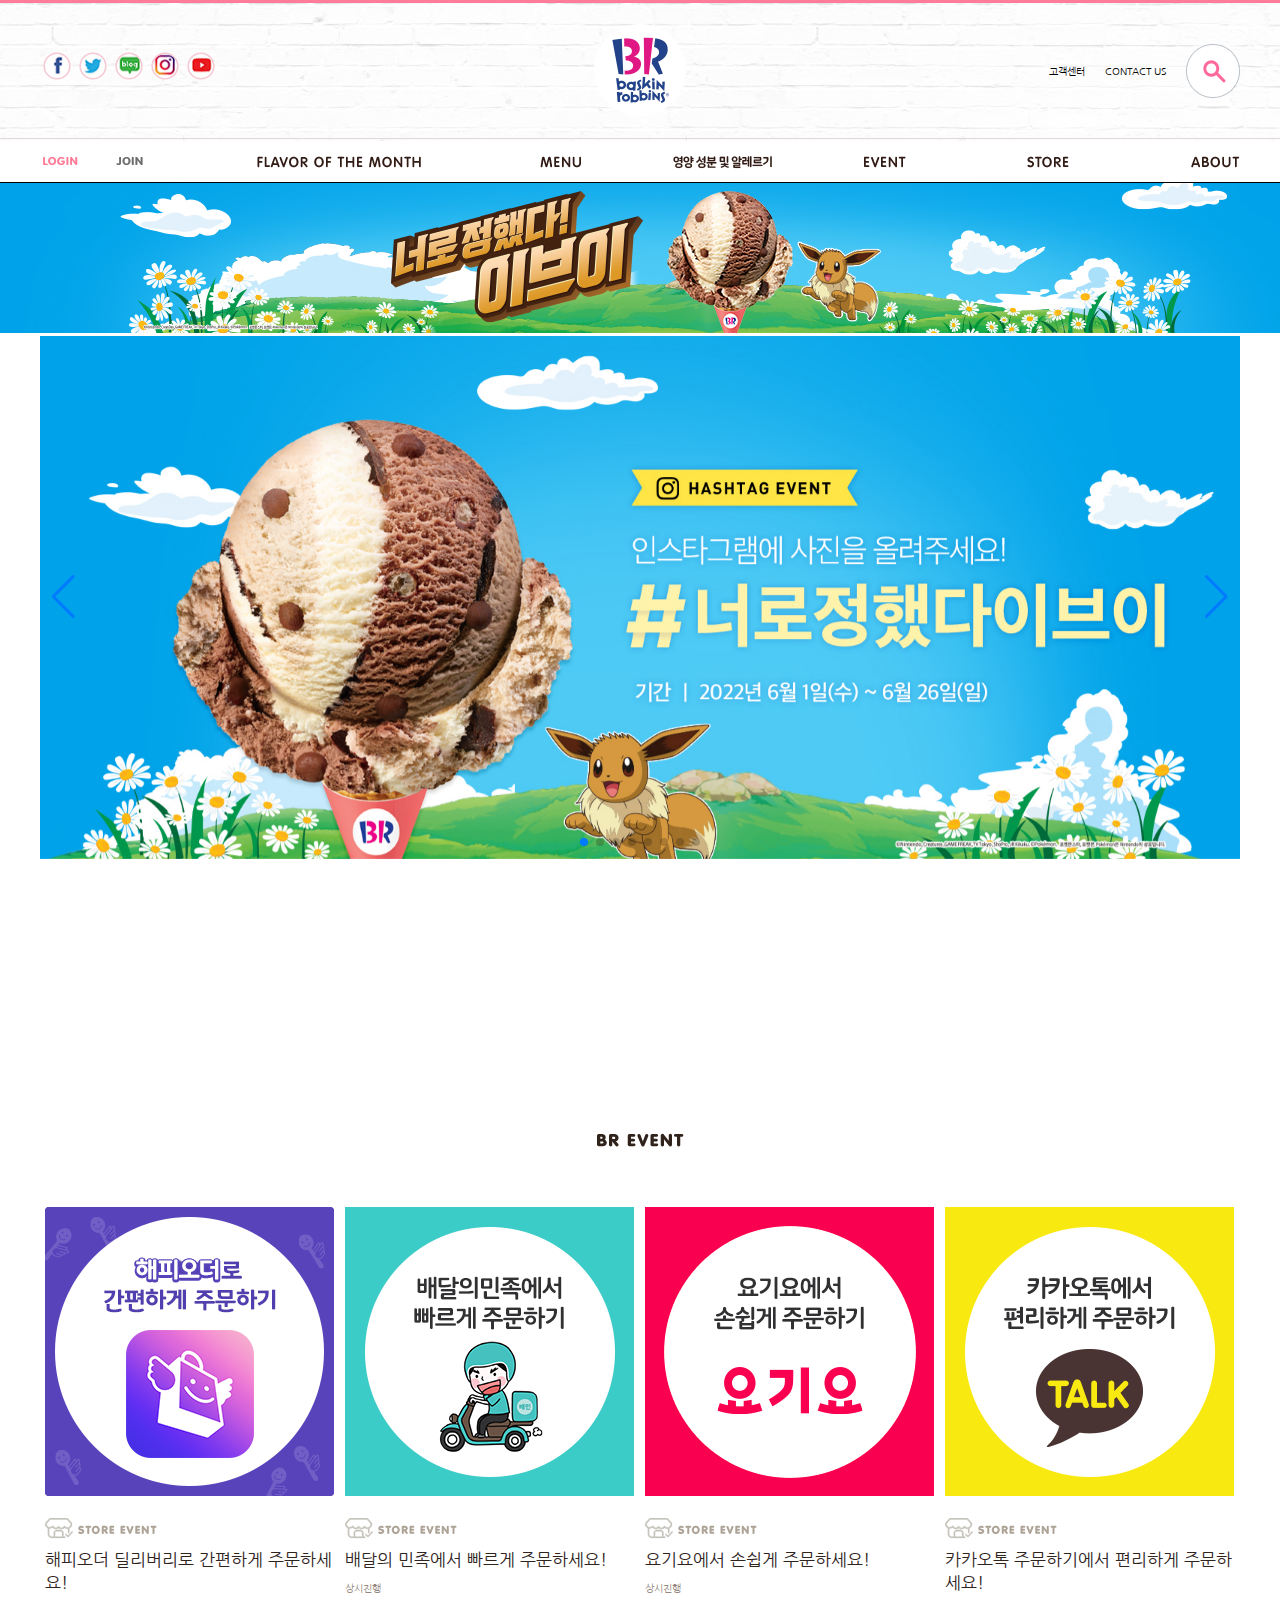
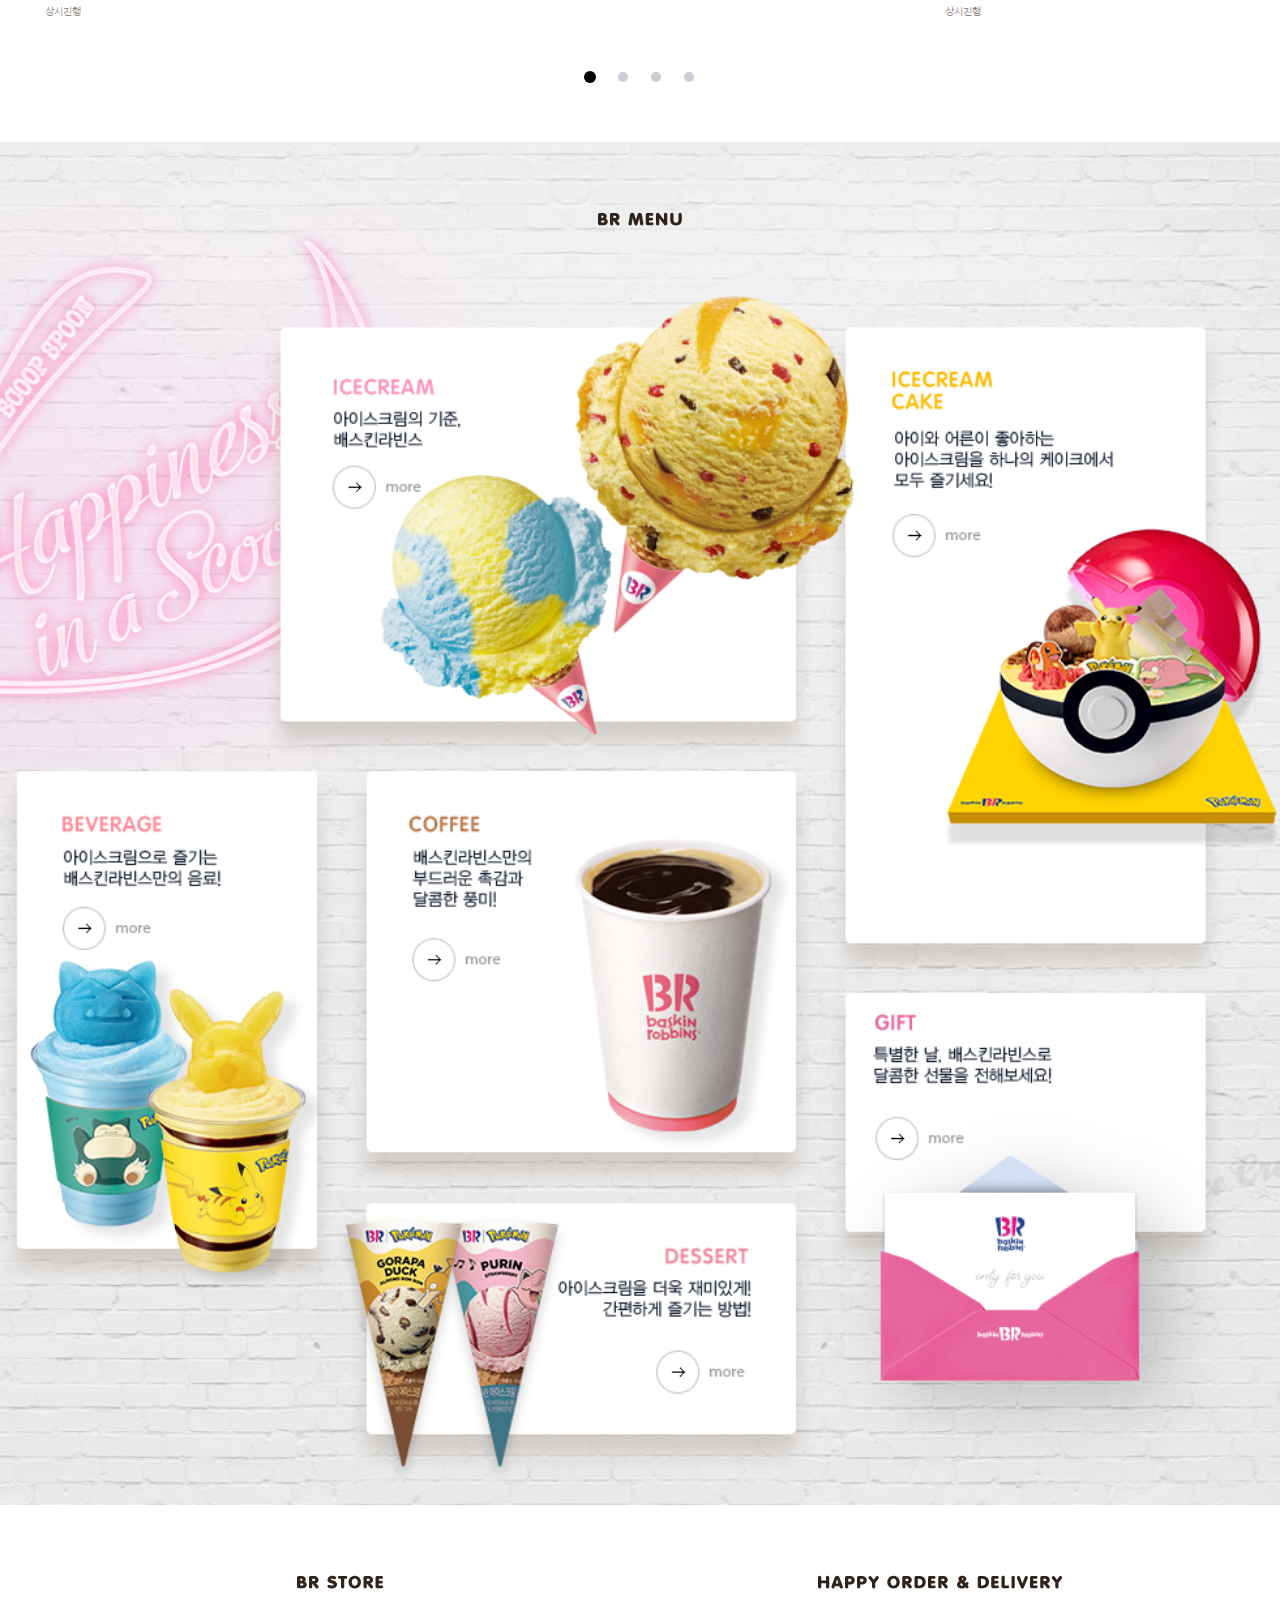
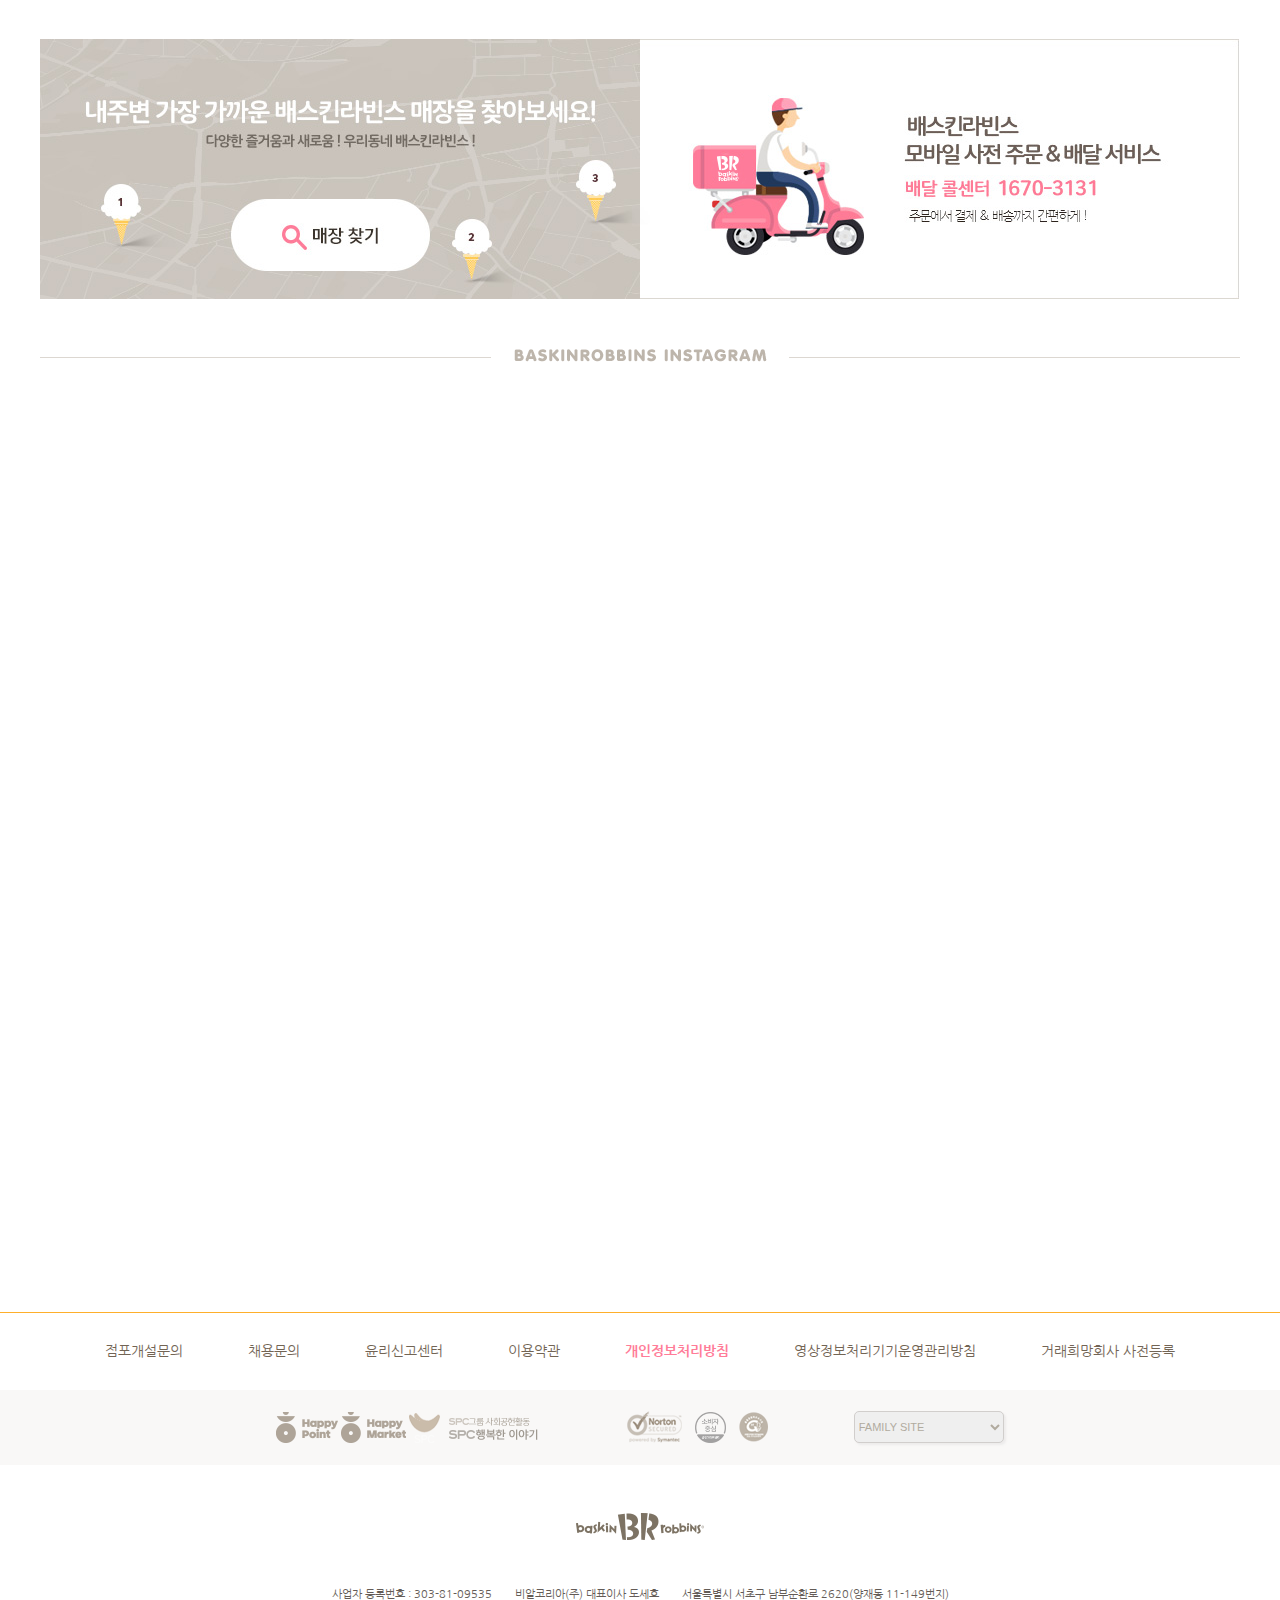
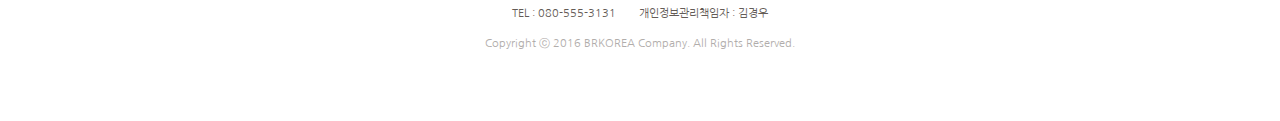
==== commit 86c828b0: "0724" ====
--- a/index.html
+++ b/index.html
@@ -7,18 +7,25 @@
     <title>배스킨라빈스🍧</title>
     <link rel="shortcut icon" sizes="16x16 32x32 64x64" href="./images/favicon.ico">
 
-
+    <!-- 스와이퍼 플러그인 CSS-->
+    <link rel="stylesheet" href="css/swiper-bundle.min.css">
     <link rel="stylesheet" href="css/main.css">
     <link rel="stylesheet" href="css/media.css">
 
+    <!-- 스와이퍼 플러그인 -->
+    <script src="js/swiper-bundle.min.js"></script>
     <!-- 제이쿼리 라이브러리 -->
     <script src="js/jquery-3.6.0.min.js"></script>
     <!-- 제이쿼리 UI -->
     <script src="js/jquery-ui.min.js"></script>
 
+    <!-- 이벤트 컨텐츠 영역 JS -->
     <script src="js/eventContent.js"></script>
+    <!-- 인스타그램 영역 JS -->
     <script src="js/insta.js"></script>
-    <script src="js/slideBanner.js"></script>
+    <!-- <script src="js/slideBanner.js"></script> -->
+    <!-- 슬라이드배너 플러그인용 JS -->
+    <script src="js/slide_plugin.js"></script>
     <script src="js/search.js"></script>
 </head>
 
@@ -102,14 +109,14 @@
                     <nav>
                         <ul class="member">
                             <li>
-                                <a href="#">
+                                <a href="login.html">
                                     <span class="ir">
                                         로그인
                                     </span>
                                 </a>
                             </li>
                             <li>
-                                <a href="#">
+                                <a href="member.html">
                                     <span class="ir">
                                         회원가입
                                     </span>
@@ -395,14 +402,13 @@
                     <a href="#">
                         <span class="ir">상단띠배너 - 이달의 맛</span>
                         <!-- <img src="images/main_banner_june.jpg" alt="이달의맛 배너"> -->
-                        <!-- <img src="images_m/m_banner_june.jpg" alt="이달의맛 배너"> -->
+                        <img src="images_m/m_banner_june.jpg" alt="이달의맛 배너">
                     </a>
                 </div>
                 <!-- 2-2. 슬라이드배너(빌보드배너) -->
-                <div id="slide_banner">
+                <!-- <div id="slide_banner">
                     <section>
-                        <!-- 2-2. 슬라이드 배너 이미지 -->
-                        <!--슬라이드-->
+                        2-2. 슬라이드 배너 이미지
                         <ul class="slide">
                             <li><img src="images/slide_banner1.png" alt="slide"></li>
                             <li><img src="images/slide_banner2.png" alt="slide"></li>
@@ -423,18 +429,18 @@
                             <li><img src="images_m/slide_banner7.png" alt="slide"></li>
                             <li><img src="images_m/slide_banner8.png" alt="slide"></li>
                         </ul>
-                        <!-- 2-3. 좌/우 버튼 -->
+                        2-3. 좌/우 버튼
                         <div class="abtn">
-                            <!-- 이전 버튼 -->
+                            이전 버튼
                             <a href="#">
                                 <img src="./images/btn_banner_prev.png" alt="이전 버튼">
                             </a>
-                            <!-- 이후 버튼 -->
+                            이후 버튼
                             <a href="#" class="ab2">
                                 <img src="./images/btn_banner_next.png" alt="이후 버튼">
                             </a>
                         </div>
-                        <!-- 2-4. 하단 인디케이터 -->
+                        2-4. 하단 인디케이터
                         <div class="indic">
                             <a href="#">
                                 <span class="ir">1번 인디케이터</span>
@@ -463,7 +469,41 @@
                         </div>
                     </section>
 
-                </div>
+                </div> -->
+
+                <section class="scont">
+                    <div class="swiper mySwiper">
+                        <div class="swiper-wrapper">
+                          <div class="swiper-slide">
+                            <img src="images/slide_banner1.png" alt="슬라이드배너">
+                          </div>
+                          <div class="swiper-slide">
+                            <img src="images/slide_banner2.png" alt="슬라이드배너">
+                          </div>
+                          <div class="swiper-slide">
+                            <img src="images/slide_banner3.png" alt="슬라이드배너">
+                          </div>
+                          <div class="swiper-slide">
+                            <img src="images/slide_banner4.png" alt="슬라이드배너">
+                          </div>
+                          <div class="swiper-slide">
+                            <img src="images/slide_banner5.png" alt="슬라이드배너">
+                          </div>
+                          <div class="swiper-slide">
+                            <img src="images/slide_banner6.png" alt="슬라이드배너">
+                          </div>
+                          <div class="swiper-slide">
+                            <img src="images/slide_banner7.png" alt="슬라이드배너">
+                          </div>
+                          <div class="swiper-slide">
+                            <img src="images/slide_banner8.png" alt="슬라이드배너">
+                          </div>
+                        </div>
+                        <div class="swiper-button-next"></div>
+                        <div class="swiper-button-prev"></div>
+                        <div class="swiper-pagination"></div>
+                      </div>
+                </section>
             </div>
 
             <!-- 3. 이벤트 컨텐츠 -->
@@ -648,7 +688,8 @@
                 <!-- 이미지 영역 -->
                 <div class="m_img">
                     <div class="mbx">
-                        <img src="./images/img_menu_list_220429.png" alt="메뉴리스트 이미지">
+                        <img class ="pc" src="./images/img_menu_list_220429.png" alt="메뉴리스트 이미지">
+                        <img class="mobile" src="./images_m/img_menu_list_220429.png" alt="메뉴리스트 이미지">
                         <a href="#" class="icecream"></a>
                         <a href="#" class="cake"></a>
                         <a href="#" class="beverage"></a>
@@ -669,7 +710,8 @@
                         </h2>
                         <div class="sd_img">
                             <a href="#">
-                                <img src="./images/img_store.jpg" alt="매장찾기">
+                                <img class="pc" src="./images/img_store.jpg" alt="매장찾기">
+                                <img class="mobile" src="./images_m/img_store.jpg" alt="매장찾기">
                             </a>
                         </div>
                     </section>
@@ -679,7 +721,8 @@
                         </h2>
                         <div class="sd_img">
                             <a href="#">
-                                <img src="./images/img_happyorder_delivery.png" alt="해피오더딜리버리 타이틀">
+                                <img class="pc" src="./images/img_happyorder_delivery.png" alt="해피오더딜리버리 타이틀">
+                                <img class="mobile" src="./images_m/img_happyorder_delivery.jpg" alt="해피오더딜리버리 타이틀">
                             </a>
                         </div>
                     </section>
@@ -742,16 +785,18 @@
             <!-- 4-2. 브랜드 아이콘 -->
             <div class="bicon">
                 <div class="bicon_bx">
-                    <a
-                        href="https://www.happypointcard.com/page/main/index.spc;jsessionid=FCBB1181C146A71AD1192E5239694E1F">
-                        <img src="./images/btn_happypoint.png" alt="해피포인트">
-                    </a>
-                    <a href="http://m.celectory.com/mobile/gift/recommend?">
-                        <img src="./images/btn_happymarket.png" alt="해피마켓">
-                    </a>
-                    <a href="http://www.spc.co.kr/contributionAll">
-                        <img src="./images/btn_spc_story.png" alt="SPC이야기">
-                    </a>
+                    <div>
+                        <a
+                            href="https://www.happypointcard.com/page/main/index.spc;jsessionid=FCBB1181C146A71AD1192E5239694E1F">
+                            <img src="./images/btn_happypoint.png" alt="해피포인트">
+                        </a>
+                        <a href="http://m.celectory.com/mobile/gift/recommend?">
+                            <img src="./images/btn_happymarket.png" alt="해피마켓">
+                        </a>
+                        <a href="http://www.spc.co.kr/contributionAll">
+                            <img src="./images/btn_spc_story.png" alt="SPC이야기">
+                        </a>
+                    </div>
                     <div class="micon">
                         <a href="#">
                             <img src="./images/btn_norton.gif" alt="노튼">
--- a/css/main.css
+++ b/css/main.css
@@ -31,11 +31,12 @@
     display: block;
     /* width: 1200px; */
     height: 150px;
-    
     /* max-width: 100%; */
     /* margin: 0 auto; */
     /* 색이반고윙/크  */
-    background: #00A2EA url(../images/main_banner_june.jpg) no-repeat 50% 0;
+    background-color: #00A2EA;
+    background-image: url(../images/main_banner_june.jpg);
+    background-position: 50% 50%;
 }
 
 #main_banner img{
@@ -60,6 +61,12 @@
     box-sizing: border-box;
 }
 
+#slide_banner section::before {
+    content: '';
+    display: block;
+    padding-top: 60%;
+}
+
 /* 2-2. 슬라이드 배너 : #slide */
 .slide{
     display: flex;
@@ -69,9 +76,48 @@
     position: absolute;
     top: 0;
     left: 0;
+    /* width: 100%; */
+    /* height: 100%; */
+}
+
+/********** 플러그인 구성 css 시작*********/
+.scont{
+    min-height: 697px;
+    max-width: 1920px;
+    
+}
+
+.swiper {
+    width: 1200px;
+    margin: 0 auto;
+  }
+
+  .swiper-slide {
+    text-align: center;
+    font-size: 18px;
+    background: #000;
+
+    /* Center slide text vertically */
+    
+    display: flex;
+    justify-content: center;
+    align-items: center;
+  }
+
+  .swiper-slide img {
+    display: block;
     width: 100%;
     height: 100%;
-}
+    object-fit: cover;
+  }
+
+  .swiper {
+    margin-left: auto;
+    margin-right: auto;
+  }
+
+
+/****** 스와이퍼 css 끝 *******/
 
 .ms{
     display: none;
@@ -80,17 +126,19 @@
 .slide li {
     flex-shrink: 0;
     /* 부모박스크기만큼 줄어들지 않음 -> 0 */
-    flex-basis: 100%;
+    /* flex-basis: 100%; */
     /* 가로크기를 부모박스 크기에 맞춤! */
     /* height 값은 flex박스 자식요소에서
     등분할시 자동 100%임! */
+    width: 100vw;
+    
 }
 
 .slide li img {
     /*이미지는 박스에 맞춤!*/
     width: 100%;
     height: 100%;
-    object-fit: cover;
+    /* object-fit: cover; */
     /* 이미지 비율유지 채우기! */
 }
 
@@ -264,8 +312,11 @@
 /****** 3-4. 메뉴 컨텐츠 : .menu_ct ********/
 
 .menu_ct{
-    height: 1070px;
-    background: url(../images/bg_menu.jpg) no-repeat 50% 0;
+    height: auto;
+    background: url(../images/bg_menu.jpg);
+    background-repeat: no-repeat; 
+    background-position :50% 50%;
+    background-size: cover;
     padding: 20px 0;
 }
 /* 메뉴 컨텐츠 타이틀  */
@@ -277,13 +328,21 @@
 /* 메뉴 컨텐츠 이미지 */
 .m_img{
     padding-top: 20px;
+    width: 100%;
 }
 .m_img .mbx{
     position: relative;
     /* 자식 : a태그들 */
-    width: 981px;
-    height: 911px;
-    margin: 0 auto;
+}
+.m_img img{
+    display: block;
+    height: 100%;
+    width: 100%;
+    margin: 0 auto;
+}
+
+.m_img .mobile{
+    display: none;
 }
 
 
@@ -356,6 +415,13 @@
     float: left;
 }
 
+.sd_img .pc{
+    display: block;
+}
+.sd_img .mobile{
+    display: none;
+}
+
 /********** 인스타그램 영역 ***************/
 /* 3-8. 타이틀 영역 */
 
--- a/css/media.css
+++ b/css/media.css
@@ -1,14 +1,14 @@
 @charset "utf-8";
 
 
-/************** 1300px 이하 미디어쿼리 시작 **************/
-@media screen and (max-width:1300px) {
+/************** 1024px 이하 미디어쿼리 시작 **************/
+@media screen and (max-width:1024px) {
 .ibx{
     width: 100%;
 }
 
  #sns,.tmenu,#gnb,.smenu {
-    /* display: none; */
+    display: none;
 }
 
 .top {
@@ -37,9 +37,10 @@
 
 /* 모바일용 햄버거버튼 */
 .ham{
+    display: block;
     position: absolute;
     top: 30px;
-    right: 20px;
+    right: 4vw;
     border: none;
     width: 22px;
     height: 18px;
@@ -49,52 +50,134 @@
   /* 햄버거 버튼 모양 가상요소로 문자넣기
   이유: x버튼으로 변경가능하도록 하려고 */
 
-
-}
-
-/************** 1300px 이하 미디어쿼리 끝 **************/
+  #main_banner a{
+     width: 100%;
+     height: 100%;
+  } 
+  #main_banner a img{
+     display: block;
+     width: 100%;
+     height: 100%;
+  } 
+
+  /* 메뉴리스트 이미지 */
+
+  /* 모바일용 배경이미지 */
+.menu_ct{
+    background-image: url(../images_m/bg_menu.jpg);
+}
+
+.m_img .pc{
+    display: none;
+  }
+
+.m_img .mobile{
+    display: block;
+  }
+
+.m_img .icecream{
+    top: 0;
+    left: 36.67%;
+    width: 58.75%;
+    height: 27.13%;
+}
+
+.m_img .cake{
+    top: 51.5%;
+    left: 4.58%;
+    width: 90.83%;
+    height: 17.52%;
+}
+.m_img .beverage{
+    top: 28%;
+    left: 51.53%;
+    width: 43.89%;
+    height: 21.99%;
+}
+.m_img .coffee{
+    top: 71%;
+    left: 4.58%;
+    width: 43.89%;
+    height: 21%;
+}
+.m_img .gift{
+    top: 71%;
+    left: 51.53%;
+    width: 43.89%;
+    height: 21%;
+}
+.m_img .dessert{
+    top: 28%;
+    left: 4.58%;
+    width: 43.89%;
+    height: 21.99%;
+}
+
+/* 매장&배당 컨텐츠 */
+.str_dv{
+    width: 100%;
+    
+}
+.str_dv section{
+    width: 100%;
+    float: none;
+}
+
+.sd_img .pc{
+    display: none;
+  }
+
+.sd_img .mobile{
+    display: block;
+    margin: 0 auto;
+    width: 90%;
+    height: 90%;
+
+  }
+
+/* 푸터 메뉴 */
+.fmenu{
+    width: 100vw;
+}
+.fmenu ul{
+    flex-wrap: wrap;
+    justify-content: normal;
+    margin-top: 10px;
+}
+.fmenu li{
+    width: 25%;
+    height: 30px;
+    text-align: center;
+}
+.fmenu a{
+    font-size: 1.1rem;
+}
+
+/* 푸터 브랜드아이콘 */
+.bicon{
+    margin-top:5px;
+}
+.bicon_bx{
+    width: 100vw;
+    height: 85px;
+    flex-wrap: wrap;
+    /* justify-content: normal; */
+}
+
+.bicon_bx div a{
+    padding: 0 2vw;
+}
+
+}
+
+/************** 1024px 이하 미디어쿼리 끝 **************/
 
 @media screen and (max-width: 820px) {
-    #sns,.tmenu,#gnb,.smenu {
-        display: none;
-    }
     
-    .top {
-        padding-top: 0;
-        background: none;
-        border-top:none;
-        border-bottom: 1px solid #3f291a;
-       
-        box-sizing: border-box;
-    }
-    .top_area{
-        height: 77px;
-        width: 100%;
-    
-    }
-    
-    .top #logo{
-        line-height: 77px;
-    }
-    #logo img{
-        width: 55px;
-    }
     /* .mgnb{
         display: block;
     } */
-    
-    /* 모바일용 햄버거버튼 */
-    .ham{
-        display: block;
-        position: absolute;
-        top: 30px;
-        right: 30px;
-        border: none;
-        width: 22px;
-        height: 18px;
-        background: url(../images_m/btn_menu.png) no-repeat 0 0;
-        background-size: auto 18px;
-      }
+  
       /* 햄버거 버튼 모양 가상요소로 문자넣기
       이유: x버튼으로 변경가능하도록 하려고 */
     /* .ibx{
